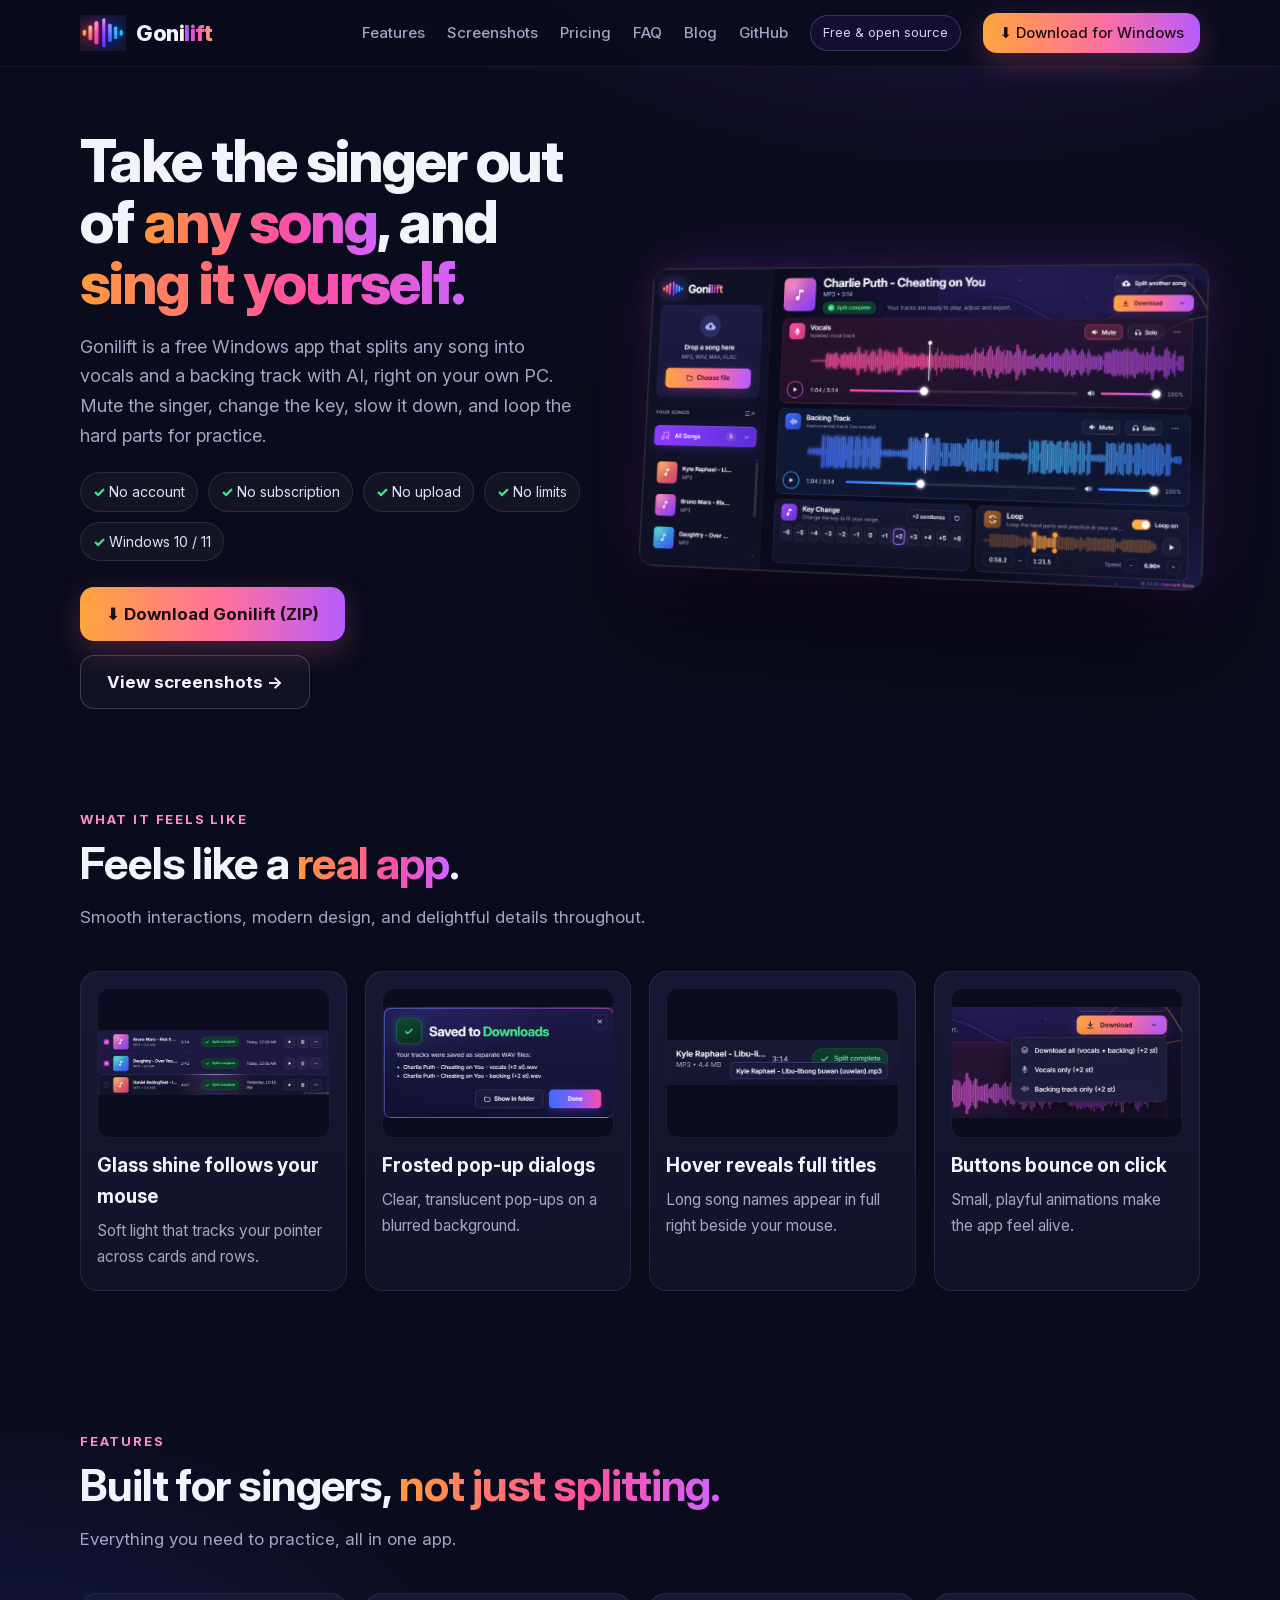
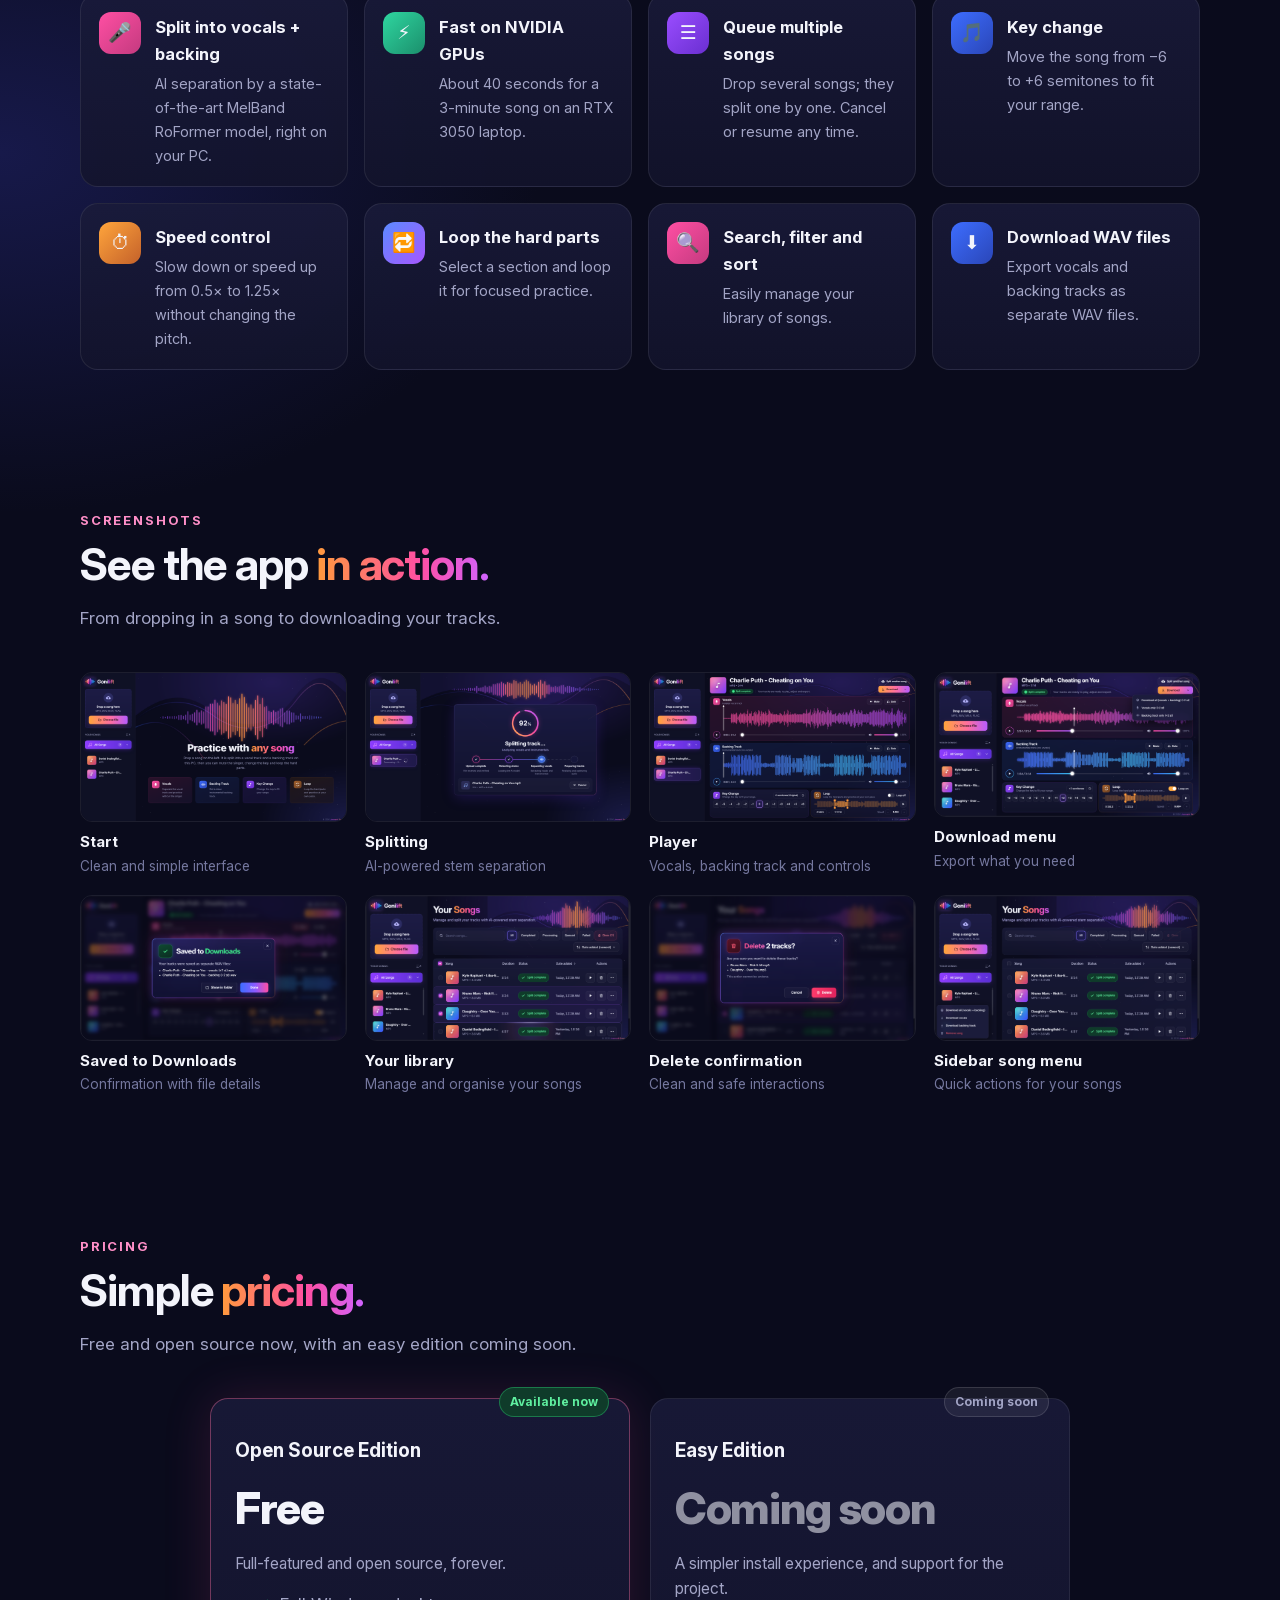
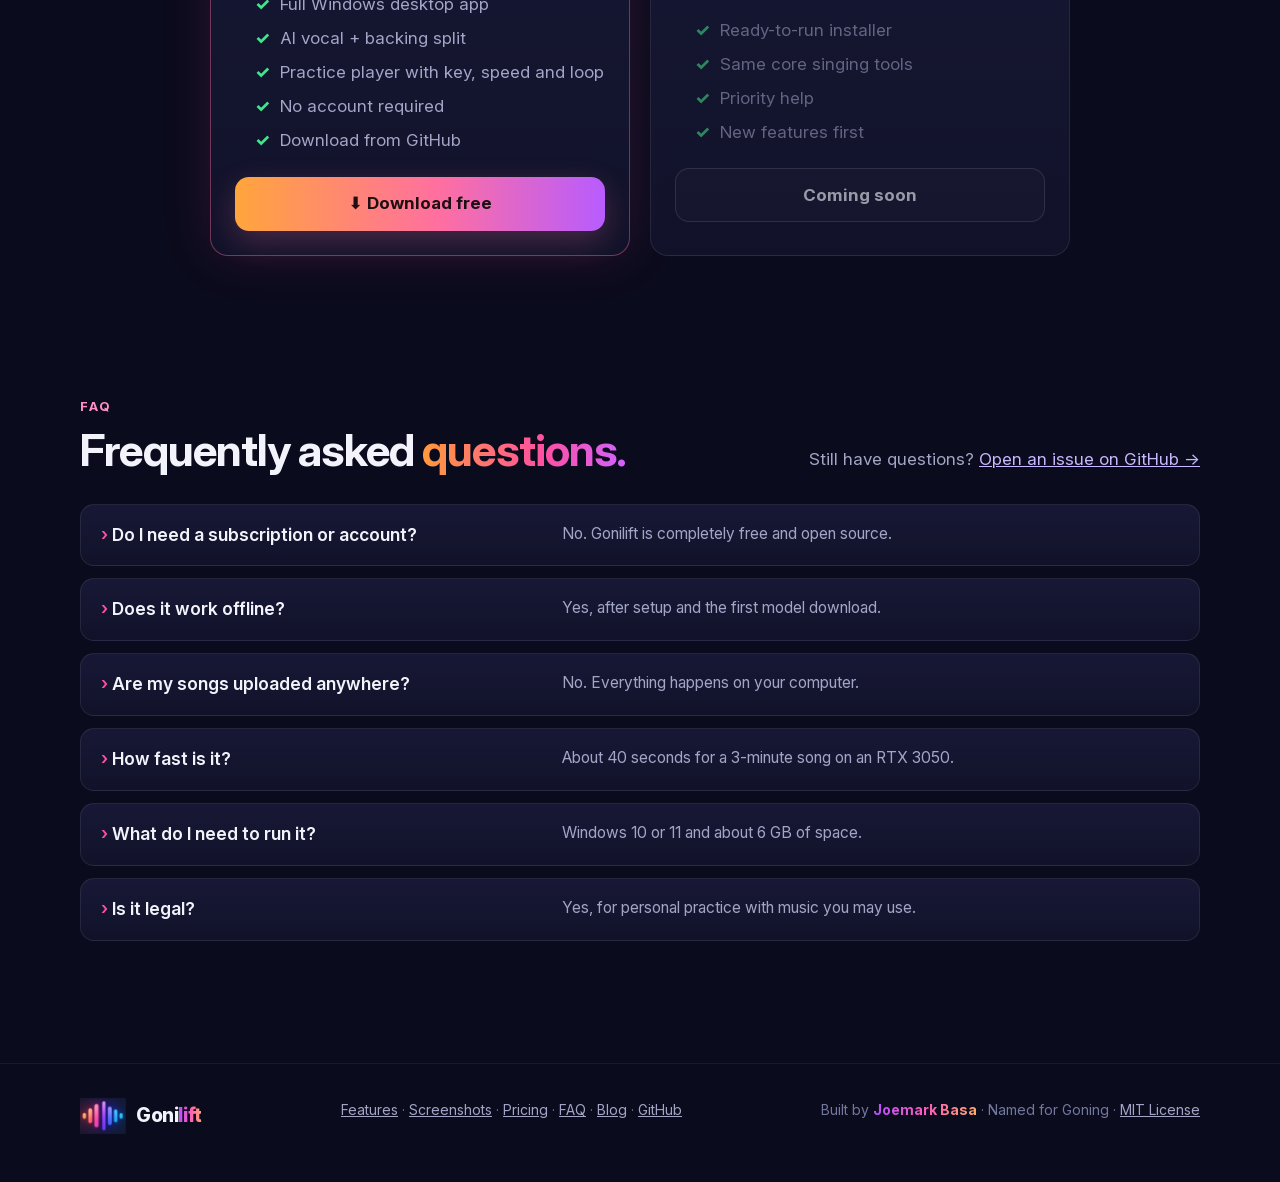
==== docs/index.html @ f44da6ab "Gonilift 1.0: split any song into vocals and backing for singing practice A free Windows desktop app" ====
<!doctype html>
<html lang="en">
<head>
<meta charset="utf-8">
<meta name="viewport" content="width=device-width, initial-scale=1">
<title>Gonilift: Free AI Vocal Remover for Windows (Offline, No Upload)</title>
<meta name="description" content="Remove vocals from any song on your own Windows PC. Gonilift splits songs into a vocal track and a karaoke backing track with AI, then helps you practice: change key, slow down, loop. Free, offline, no account.">
<link rel="canonical" href="https://markbasa96.github.io/gonilift/">
<link rel="icon" type="image/png" href="assets/favicon.png">
<meta property="og:type" content="website">
<meta property="og:title" content="Gonilift: take the singer out of any song, and sing it yourself">
<meta property="og:description" content="Free AI vocal remover for Windows. Karaoke tracks, key change, slow-down and loop. Offline, no upload, no subscription.">
<meta property="og:url" content="https://markbasa96.github.io/gonilift/">
<meta property="og:image" content="https://markbasa96.github.io/gonilift/screenshots/player-practice.png">
<meta name="twitter:card" content="summary_large_image">
<link rel="stylesheet" href="assets/site.css">
<script type="application/ld+json">
{
  "@context": "https://schema.org",
  "@type": "SoftwareApplication",
  "name": "Gonilift",
  "applicationCategory": "MultimediaApplication",
  "operatingSystem": "Windows 10, Windows 11",
  "description": "Free AI vocal remover for Windows that splits any song into vocals and a backing track for singing practice, with key change, slow-down and loop. Works offline.",
  "url": "https://markbasa96.github.io/gonilift/",
  "downloadUrl": "https://github.com/MarkBasa96/gonilift/archive/refs/heads/main.zip",
  "screenshot": "https://markbasa96.github.io/gonilift/screenshots/player-practice.png",
  "license": "https://opensource.org/licenses/MIT",
  "author": { "@type": "Person", "name": "Joemark Basa" },
  "offers": { "@type": "Offer", "price": "0", "priceCurrency": "USD" }
}
</script>
</head>
<body>
<nav><div class="wrap">
  <a class="brand" href="./"><img src="assets/mark.png" alt=""><span>Goni<span class="lift">lift</span></span></a>
  <div class="links"><a href="#features">Features</a><a href="#screens">Screenshots</a><a href="#pricing">Pricing</a><a href="#faq">FAQ</a><a href="blog/">Blog</a><a href="https://github.com/MarkBasa96/gonilift">GitHub</a>
    <span class="pill-free">Free &amp; open source</span>
    <a class="btn primary" href="https://github.com/MarkBasa96/gonilift/archive/refs/heads/main.zip">⬇ Download for Windows</a></div>
</div></nav>

<header class="hero2"><div class="wrap hero2-grid">
  <div>
    <h1>Take the singer out of <span class="grad">any song</span>, and <span class="grad">sing it yourself.</span></h1>
    <p class="lede2">Gonilift is a free Windows app that splits any song into vocals and a backing track with AI, right on your own PC. Mute the singer, change the key, slow it down, and loop the hard parts for practice.</p>
    <div class="chips">
      <span>✓ No account</span><span>✓ No subscription</span><span>✓ No upload</span><span>✓ No limits</span><span>✓ Windows 10 / 11</span>
    </div>
    <div class="cta left">
      <a class="btn primary" href="https://github.com/MarkBasa96/gonilift/archive/refs/heads/main.zip">⬇ Download Gonilift (ZIP)</a>
      <a class="btn ghost" href="#screens">View screenshots →</a>
    </div>
  </div>
  <div class="tilt"><img src="screenshots/player-practice.png" alt="Gonilift player with the vocals muted for karaoke, the key moved up two semitones, speed at 0.9x and a loop around the chorus" width="1424" height="771"></div>
</div></header>

<section><div class="wrap">
  <p class="eyebrow">What it feels like</p>
  <h2 class="left">Feels like a <span class="grad">real app</span>.</h2>
  <p class="sub left">Smooth interactions, modern design, and delightful details throughout.</p>
  <div class="feel">
    <div class="card"><div class="feel-img"><img src="assets/feel-shine.png?v=2" alt="A glass light on a song row" loading="lazy"></div><h3>Glass shine follows your mouse</h3><p>Soft light that tracks your pointer across cards and rows.</p></div>
    <div class="card"><div class="feel-img"><img src="assets/feel-popup.png?v=2" alt="Frosted Saved to Downloads pop-up" loading="lazy"></div><h3>Frosted pop-up dialogs</h3><p>Clear, translucent pop-ups on a blurred background.</p></div>
    <div class="card"><div class="feel-img"><img src="assets/feel-title.png?v=2" alt="A note showing a full song title" loading="lazy"></div><h3>Hover reveals full titles</h3><p>Long song names appear in full right beside your mouse.</p></div>
    <div class="card"><div class="feel-img"><img src="assets/feel-download.png?v=2" alt="Download button and menu" loading="lazy"></div><h3>Buttons bounce on click</h3><p>Small, playful animations make the app feel alive.</p></div>
  </div>
</div></section>

<section id="features"><div class="wrap">
  <p class="eyebrow">Features</p>
  <h2 class="left">Built for singers, <span class="grad">not just splitting.</span></h2>
  <p class="sub left">Everything you need to practice, all in one app.</p>
  <div class="feat8">
    <div class="card"><div class="ic i1">🎤</div><div><h3>Split into vocals + backing</h3><p>AI separation by a state-of-the-art MelBand RoFormer model, right on your PC.</p></div></div>
    <div class="card"><div class="ic i5">⚡</div><div><h3>Fast on NVIDIA GPUs</h3><p>About 40 seconds for a 3-minute song on an RTX 3050 laptop.</p></div></div>
    <div class="card"><div class="ic i3">☰</div><div><h3>Queue multiple songs</h3><p>Drop several songs; they split one by one. Cancel or resume any time.</p></div></div>
    <div class="card"><div class="ic i2">🎵</div><div><h3>Key change</h3><p>Move the song from −6 to +6 semitones to fit your range.</p></div></div>
    <div class="card"><div class="ic i4">⏱</div><div><h3>Speed control</h3><p>Slow down or speed up from 0.5× to 1.25× without changing the pitch.</p></div></div>
    <div class="card"><div class="ic i6">🔁</div><div><h3>Loop the hard parts</h3><p>Select a section and loop it for focused practice.</p></div></div>
    <div class="card"><div class="ic i1">🔍</div><div><h3>Search, filter and sort</h3><p>Easily manage your library of songs.</p></div></div>
    <div class="card"><div class="ic i2">⬇</div><div><h3>Download WAV files</h3><p>Export vocals and backing tracks as separate WAV files.</p></div></div>
  </div>
</div></section>

<section id="screens"><div class="wrap">
  <p class="eyebrow">Screenshots</p>
  <h2 class="left">See the app <span class="grad">in action.</span></h2>
  <p class="sub left">From dropping in a song to downloading your tracks.</p>
  <div class="shots8">
    <figure><img src="screenshots/home.png" alt="Gonilift start screen" loading="lazy"><figcaption><b>Start</b>Clean and simple interface</figcaption></figure>
    <figure><img src="screenshots/splitting.png" alt="Splitting progress ring" loading="lazy"><figcaption><b>Splitting</b>AI-powered stem separation</figcaption></figure>
    <figure><img src="screenshots/player.png" alt="Player with vocal and backing waveforms" loading="lazy"><figcaption><b>Player</b>Vocals, backing track and controls</figcaption></figure>
    <figure><img src="screenshots/download-menu.png" alt="Download menu" loading="lazy"><figcaption><b>Download menu</b>Export what you need</figcaption></figure>
    <figure><img src="screenshots/saved.png" alt="Saved to Downloads pop-up" loading="lazy"><figcaption><b>Saved to Downloads</b>Confirmation with file details</figcaption></figure>
    <figure><img src="screenshots/library-select.png" alt="Song library" loading="lazy"><figcaption><b>Your library</b>Manage and organise your songs</figcaption></figure>
    <figure><img src="screenshots/delete-confirm.png" alt="Delete confirmation pop-up" loading="lazy"><figcaption><b>Delete confirmation</b>Clean and safe interactions</figcaption></figure>
    <figure><img src="screenshots/sidebar-menu.png" alt="Sidebar song menu" loading="lazy"><figcaption><b>Sidebar song menu</b>Quick actions for your songs</figcaption></figure>
  </div>
</div></section>

<section id="pricing"><div class="wrap">
  <p class="eyebrow">Pricing</p>
  <h2 class="left">Simple <span class="grad">pricing.</span></h2>
  <p class="sub left">Free and open source now, with an easy edition coming soon.</p>
  <div class="plans">
    <div class="card plan best"><span class="tag ok">Available now</span><h3>Open Source Edition</h3><div class="price">Free</div>
      <p class="muted">Full-featured and open source, forever.</p>
      <ul class="ticks"><li>Full Windows desktop app</li><li>AI vocal + backing split</li><li>Practice player with key, speed and loop</li><li>No account required</li><li>Download from GitHub</li></ul>
      <a class="btn primary" href="https://github.com/MarkBasa96/gonilift/archive/refs/heads/main.zip">⬇ Download free</a></div>
    <div class="card plan"><span class="tag soon">Coming soon</span><h3>Easy Edition</h3><div class="price dim">Coming soon</div>
      <p class="muted">A simpler install experience, and support for the project.</p>
      <ul class="ticks dim"><li>Ready-to-run installer</li><li>Same core singing tools</li><li>Priority help</li><li>New features first</li></ul>
      <span class="btn ghost" aria-disabled="true">Coming soon</span></div>
  </div>
</div></section>

<section id="faq"><div class="wrap">
  <div class="faq-head"><div><p class="eyebrow">FAQ</p><h2 class="left">Frequently asked <span class="grad">questions.</span></h2></div>
    <p class="muted">Still have questions? <a href="https://github.com/MarkBasa96/gonilift/issues">Open an issue on GitHub →</a></p></div>
  <details class="row"><summary><span>Do I need a subscription or account?</span><em>No. Gonilift is completely free and open source.</em></summary><p>The AI is an open-source model that runs on your own computer, not an online service. There is nothing to pay, no sign-up and no API key.</p></details>
  <details class="row"><summary><span>Does it work offline?</span><em>Yes, after setup and the first model download.</em></summary><p>You need internet once to install and once for the first split (the AI model, about 900 MB). After that it works with no internet at all; we tested it with every outside connection blocked.</p></details>
  <details class="row"><summary><span>Are my songs uploaded anywhere?</span><em>No. Everything happens on your computer.</em></summary><p>Gonilift only listens on your own PC and sends nothing anywhere. Your files never leave your computer.</p></details>
  <details class="row"><summary><span>How fast is it?</span><em>About 40 seconds for a 3-minute song on an RTX 3050.</em></summary><p>With an NVIDIA graphics card it is fast. Without one it runs on the processor and takes several minutes per song.</p></details>
  <details class="row"><summary><span>What do I need to run it?</span><em>Windows 10 or 11 and about 6 GB of space.</em></summary><p>An NVIDIA graphics card makes it much faster but isn't required. Closing the app stops everything; nothing runs in the background.</p></details>
  <details class="row"><summary><span>Is it legal?</span><em>Yes, for personal practice with music you may use.</em></summary><p>Splitting a song doesn't give you rights to it, so please don't publish tracks made from songs you don't own.</p></details>
</div></section>

<footer><div class="wrap">
  <a class="brand" href="./"><img src="assets/mark.png" alt=""><span>Goni<span class="lift">lift</span></span></a>
  <span><a href="#features">Features</a> · <a href="#screens">Screenshots</a> · <a href="#pricing">Pricing</a> · <a href="#faq">FAQ</a> · <a href="blog/">Blog</a> · <a href="https://github.com/MarkBasa96/gonilift">GitHub</a></span>
  <span>Built by <b>Joemark Basa</b> · Named for Goning · <a href="https://github.com/MarkBasa96/gonilift/blob/main/LICENSE">MIT License</a></span>
</div></footer>
</body>
</html>
---- docs/assets/site.css ----
/* Gonilift website: same look as the app (dark navy, glass cards, gradient accents). */
@font-face { font-family: Inter; src: url("InterVariable.woff2") format("woff2"); font-weight: 100 900; font-display: swap; }
:root {
  --bg: #0a0b1c; --text: #f3f4fb; --muted: #a3a5c6; --dim: #74779e;
  --orange: #ff9a3c; --pink: #ff4fa3; --purple: #a656ff; --blue: #4d8bff; --green: #3ee88a;
  --grad: linear-gradient(90deg, #ffa53c, #ff6fa0 55%, #b75cff);
  --card: linear-gradient(180deg, #1a1b3ad9, #13142cd9);
}
* { box-sizing: border-box; }
html { scroll-behavior: smooth; scrollbar-color: #ffffff26 #0a0b1c; }
body {
  margin: 0; color: var(--text); font: 17px/1.65 Inter, system-ui, sans-serif;
  background: radial-gradient(1100px 700px at 75% -5%, #261a55 0%, transparent 60%),
              radial-gradient(900px 600px at 0% 40%, #17194a 0%, transparent 60%), var(--bg);
}
a { color: #c7b8ff; }
img { max-width: 100%; height: auto; display: block; }
.wrap { width: min(1120px, 100% - 32px); margin: 0 auto; }
.narrow { width: min(760px, 100% - 32px); margin: 0 auto; }

/* nav */
nav { position: sticky; top: 0; z-index: 10; backdrop-filter: blur(14px); background: #0a0b1cc7; border-bottom: 1px solid #ffffff10; }
nav .wrap { display: flex; align-items: center; gap: 24px; height: 66px; }
.brand { display: flex; align-items: center; gap: 10px; font-weight: 800; font-size: 22px; letter-spacing: -.02em; color: var(--text); text-decoration: none; }
.brand img { width: 46px; height: 36px; object-fit: cover; mix-blend-mode: screen; }
.brand .lift { background: linear-gradient(90deg, #b44dff, #ff5fb4 55%, #ffab6b); -webkit-background-clip: text; background-clip: text; color: transparent; }
nav .links { margin-left: auto; display: flex; gap: 22px; align-items: center; }
nav .links a { color: var(--muted); text-decoration: none; font-size: 15px; font-weight: 500; }
nav .links a:hover { color: var(--text); }

/* buttons */
.btn { display: inline-flex; align-items: center; justify-content: center; gap: 10px; height: 54px; padding: 0 26px; border-radius: 14px; font-weight: 700; font-size: 17px; text-decoration: none; transition: transform .15s, filter .15s; }
.btn:hover { transform: translateY(-2px); filter: brightness(1.08); }
.btn.primary { background: var(--grad); color: #1d0f12; box-shadow: 0 10px 30px #ff6fa03d; }
.btn.ghost { border: 1px solid #ffffff2e; color: var(--text); background: #ffffff08; }
.btn small { font-weight: 500; opacity: .8; }
nav .btn { height: 40px; padding: 0 16px; font-size: 14px; }

/* hero */
.hero { text-align: center; padding: 72px 0 40px; }
.badge { display: inline-flex; gap: 8px; align-items: center; padding: 6px 14px; border-radius: 99px; border: 1px solid #b48bff55; background: #7b3dff1a; color: #d9ccff; font-size: 14px; font-weight: 500; }
h1 { font-size: clamp(38px, 6vw, 68px); line-height: 1.05; letter-spacing: -.035em; margin: 20px 0 18px; font-weight: 800; }
.grad { background: linear-gradient(90deg, var(--orange), var(--pink) 60%, #d063ff); -webkit-background-clip: text; background-clip: text; color: transparent; }
.lede { font-size: clamp(18px, 2vw, 21px); color: var(--muted); max-width: 720px; margin: 0 auto 30px; }
.cta { display: flex; gap: 14px; justify-content: center; flex-wrap: wrap; }
.fine { color: var(--dim); font-size: 14px; margin-top: 14px; }
.shot { margin: 46px auto 0; border-radius: 18px; overflow: hidden; border: 1px solid #ffffff1a; box-shadow: 0 30px 90px #000a, 0 0 60px #7b3dff2e; }

/* sections */
section { padding: 70px 0; }
h2 { font-size: clamp(30px, 3.6vw, 44px); letter-spacing: -.025em; line-height: 1.15; margin: 0 0 14px; text-align: center; }
.sub { color: var(--muted); text-align: center; max-width: 680px; margin: 0 auto 40px; }
.grid { display: grid; gap: 20px; grid-template-columns: repeat(auto-fit, minmax(260px, 1fr)); }
.card { background: var(--card); border: 1px solid #ffffff14; border-radius: 18px; padding: 24px; }
.card h3 { margin: 12px 0 6px; font-size: 19px; }
.card p { margin: 0; color: var(--muted); font-size: 15.5px; }
.ic { width: 46px; height: 46px; border-radius: 12px; display: grid; place-items: center; font-size: 22px; }
.i1 { background: linear-gradient(135deg, #ff4fa3, #c43a7f); } .i2 { background: linear-gradient(135deg, #3d6dff, #2a46b8); }
.i3 { background: linear-gradient(135deg, #9a4dff, #6a2fd1); } .i4 { background: linear-gradient(135deg, #ffa53c, #c4612a); }
.i5 { background: linear-gradient(135deg, #2fd6a0, #1b8f6c); } .i6 { background: linear-gradient(135deg, #5b8bff, #a656ff); }
.gallery { display: grid; gap: 18px; grid-template-columns: repeat(auto-fit, minmax(320px, 1fr)); }
.gallery figure { margin: 0; }
.gallery img { border-radius: 14px; border: 1px solid #ffffff14; }
.gallery figcaption { color: var(--dim); font-size: 14px; margin-top: 8px; text-align: center; }

/* pricing */
.plans { display: grid; gap: 20px; grid-template-columns: repeat(auto-fit, minmax(300px, 1fr)); max-width: 860px; margin: 0 auto; }
.plan { position: relative; }
.plan.best { border-color: #ff6fa066; box-shadow: 0 0 50px #ff4fa324; }
.price { font-size: 44px; font-weight: 800; letter-spacing: -.03em; margin: 6px 0; }
.price small { font-size: 16px; color: var(--muted); font-weight: 500; }
.plan ul { padding-left: 20px; color: var(--muted); margin: 14px 0 22px; }
.plan li { margin: 6px 0; }
.plan .btn { width: 100%; }
.tag { position: absolute; top: -12px; right: 20px; background: var(--grad); color: #1d0f12; font-weight: 700; font-size: 12px; padding: 4px 10px; border-radius: 99px; }

/* faq + article */
details { background: var(--card); border: 1px solid #ffffff14; border-radius: 14px; padding: 16px 20px; margin: 12px 0; }
summary { cursor: pointer; font-weight: 600; font-size: 17.5px; }
details p { color: var(--muted); margin: 12px 0 4px; }
article h1 { font-size: clamp(32px, 4.6vw, 48px); text-align: left; }
article h2 { text-align: left; font-size: 28px; margin-top: 42px; }
article h3 { font-size: 21px; margin-top: 28px; }
article p, article li { color: #d6d7ee; }
article img { border-radius: 14px; border: 1px solid #ffffff14; margin: 22px 0; }
.meta { color: var(--dim); font-size: 15px; }
table { width: 100%; border-collapse: collapse; margin: 22px 0; font-size: 15.5px; }
th, td { padding: 11px 14px; border-bottom: 1px solid #ffffff14; vertical-align: top; }
th { color: var(--text); background: #ffffff08; }
td { color: #d6d7ee; }
code { background: #ffffff12; padding: 2px 6px; border-radius: 6px; font-size: .92em; }
.callout { border-left: 3px solid var(--pink); background: #ff4fa310; padding: 14px 18px; border-radius: 0 12px 12px 0; margin: 24px 0; }
.posts { display: grid; gap: 18px; }
.posts a { text-decoration: none; color: inherit; }
.posts .card:hover { border-color: #8f7bff55; }
.posts h3 { margin: 0 0 6px; color: var(--text); }
footer { border-top: 1px solid #ffffff10; padding: 34px 0 48px; color: var(--dim); font-size: 14px; margin-top: 40px; }
footer .wrap { display: flex; gap: 18px; flex-wrap: wrap; justify-content: space-between; }
footer a { color: var(--muted); }
footer b { background: linear-gradient(90deg, #b44dff, #ff5fb4 55%, #ffab6b); -webkit-background-clip: text; background-clip: text; color: transparent; }
/* ---- home page (Joe's mockup) ---- */
.pill-free { font-size: 13px; color: #d9ccff; border: 1px solid #b48bff44; background: #7b3dff14; padding: 6px 12px; border-radius: 99px; white-space: nowrap; }
.hero2 { padding: 64px 0 30px; overflow: hidden; }
.hero2-grid { display: grid; grid-template-columns: 1fr 1.15fr; gap: 44px; align-items: center; }
.hero2 h1 { text-align: left; font-size: clamp(36px, 4.6vw, 58px); margin: 0 0 18px; }
.lede2 { color: var(--muted); font-size: 18px; margin: 0 0 22px; }
.chips { display: flex; flex-wrap: wrap; gap: 10px; margin-bottom: 26px; }
.chips span { font-size: 14px; padding: 7px 12px; border-radius: 99px; background: #ffffff0a; border: 1px solid #ffffff1a; color: #dfe0f5; }
.chips span::first-letter { color: var(--green); font-weight: 800; }
.cta.left { justify-content: flex-start; }
.tilt { perspective: 1400px; }
.tilt img { border-radius: 16px; border: 1px solid #ffffff22; transform: rotateY(-14deg) rotateX(5deg) rotateZ(1deg); box-shadow: 0 40px 100px #000c, 0 0 80px #7b3dff40, 0 0 30px #ff4fa322; }
.eyebrow { text-transform: uppercase; letter-spacing: .14em; font-size: 13px; color: #ff8fc8; font-weight: 700; margin: 0 0 8px; }
h2.left, .sub.left { text-align: left; margin-left: 0; }
.feel { display: grid; grid-template-columns: repeat(4, minmax(0, 1fr)); gap: 18px; }
.feel .card { padding: 16px 16px 20px; }
.feel-img { height: 150px; border-radius: 12px; overflow: hidden; display: grid; place-items: center; background: #0b0c20; border: 1px solid #ffffff10; }
.feel-img img { max-height: 150px; width: auto; }
.feat8 { display: grid; grid-template-columns: repeat(4, minmax(0, 1fr)); gap: 16px; }
.feat8 .card { display: flex; gap: 14px; align-items: flex-start; padding: 18px; }
.feat8 .ic { flex: none; width: 42px; height: 42px; font-size: 19px; }
.feat8 h3 { margin: 2px 0 4px; font-size: 16.5px; }
.feat8 p { font-size: 14.5px; }
.shots8 { display: grid; grid-template-columns: repeat(4, minmax(0, 1fr)); gap: 18px; }
.shots8 figure { margin: 0; }
.shots8 img { border-radius: 12px; border: 1px solid #ffffff14; transition: transform .2s; }
.shots8 img:hover { transform: scale(1.03); }
.shots8 figcaption { color: var(--dim); font-size: 13.5px; margin-top: 8px; }
.shots8 figcaption b { display: block; color: var(--text); font-size: 15px; }
.muted { color: var(--muted); }
.price.dim, .ticks.dim { opacity: .55; }
.ticks { list-style: none; padding: 0; }
.ticks li::before { content: "✓"; color: var(--green); font-weight: 800; margin-right: 10px; }
.tag.ok { background: #0f3b2a; color: #5ff0a0; border: 1px solid #2fd67b66; }
.tag.soon { background: #ffffff10; color: var(--muted); border: 1px solid #ffffff22; }
span.btn.ghost { width: 100%; opacity: .6; cursor: default; }
.faq-head { display: flex; justify-content: space-between; align-items: flex-end; gap: 20px; flex-wrap: wrap; margin-bottom: 14px; }
details.row summary { display: grid; grid-template-columns: minmax(220px, 1fr) 1.4fr; gap: 20px; list-style: none; }
details.row summary::-webkit-details-marker { display: none; }
details.row summary span::before { content: "› "; color: var(--pink); }
details.row summary em { font-style: normal; color: var(--muted); font-weight: 400; font-size: 15.5px; }
footer .brand { font-size: 19px; }
@media (max-width: 1000px) {
  .hero2-grid { grid-template-columns: 1fr; } .tilt img { transform: none; }
  .feel, .feat8, .shots8 { grid-template-columns: repeat(2, minmax(0, 1fr)); }
  details.row summary { grid-template-columns: 1fr; gap: 4px; }
  nav .pill-free { display: none; }
}
@media (max-width: 560px) { .feel, .feat8, .shots8 { grid-template-columns: 1fr; } }
@media (max-width: 720px) { nav .links a:not(.btn) { display: none; } .hero { padding-top: 44px; } section { padding: 48px 0; } }
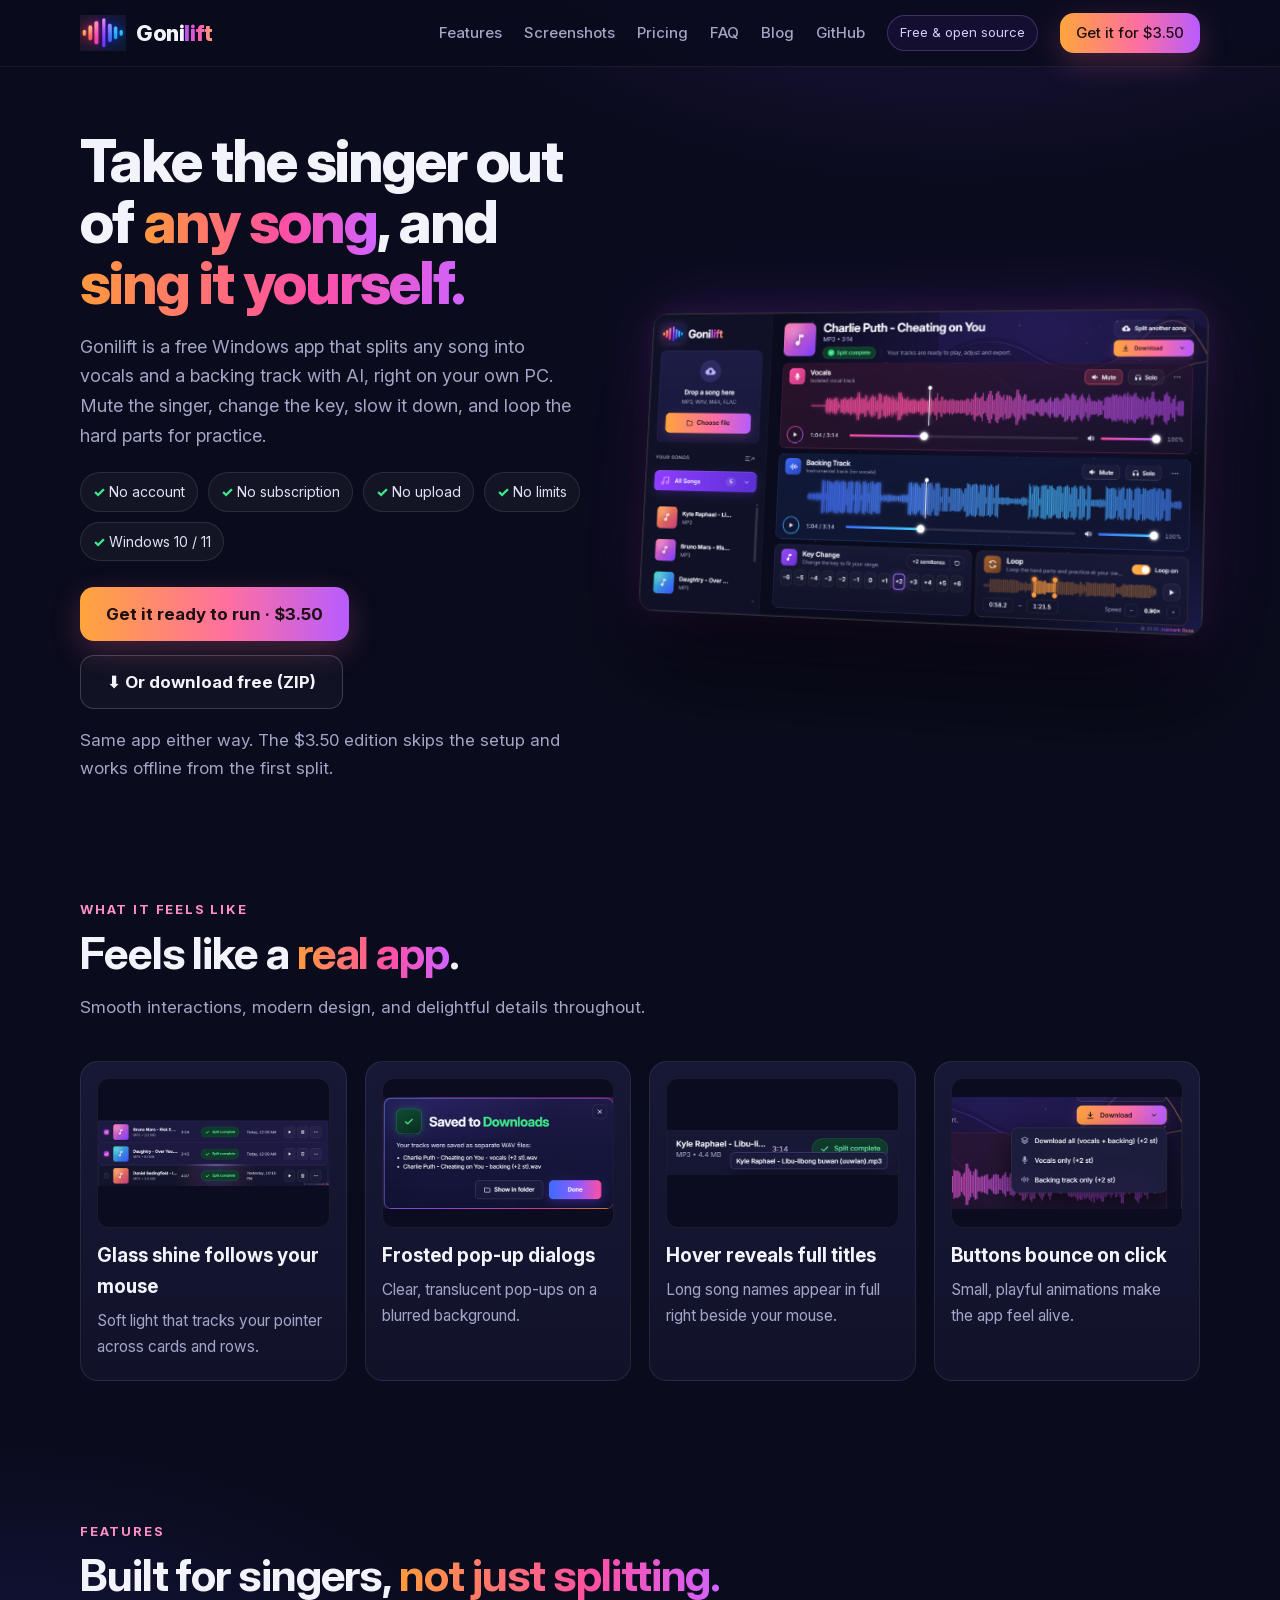
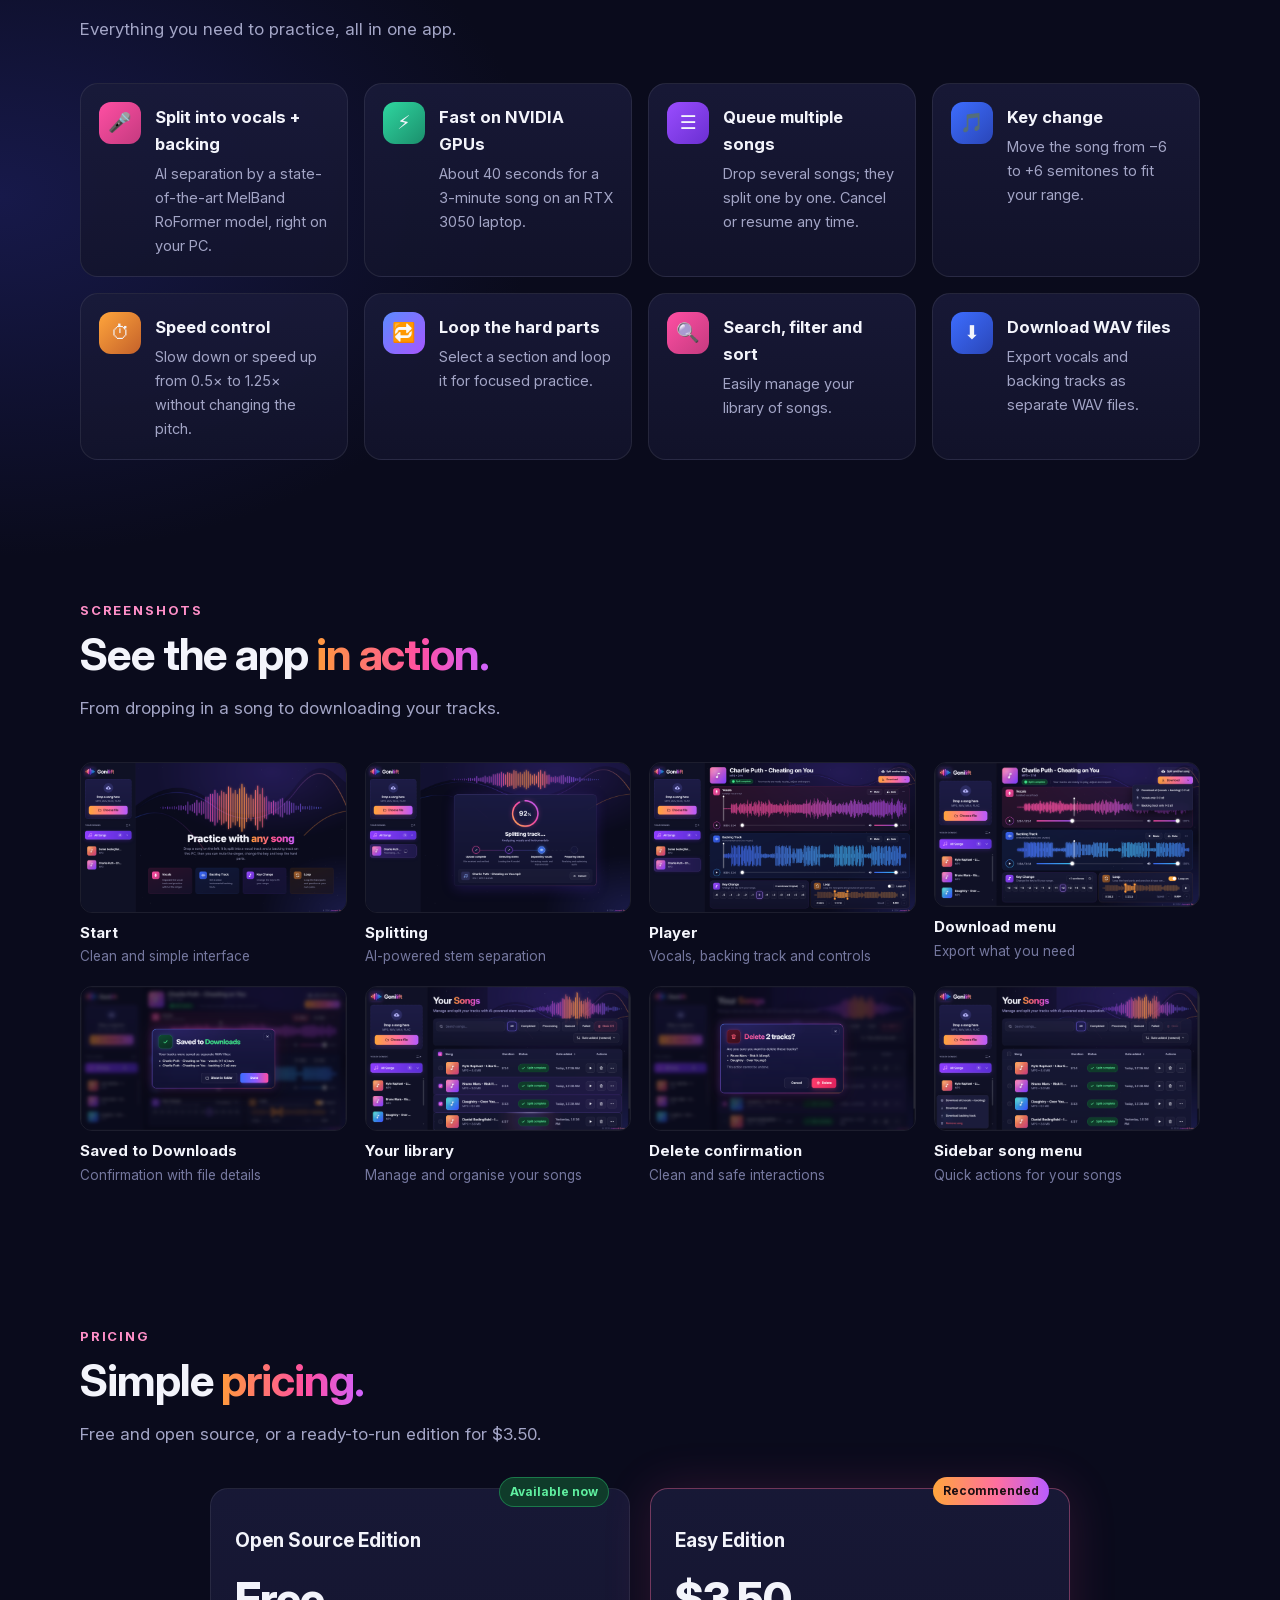
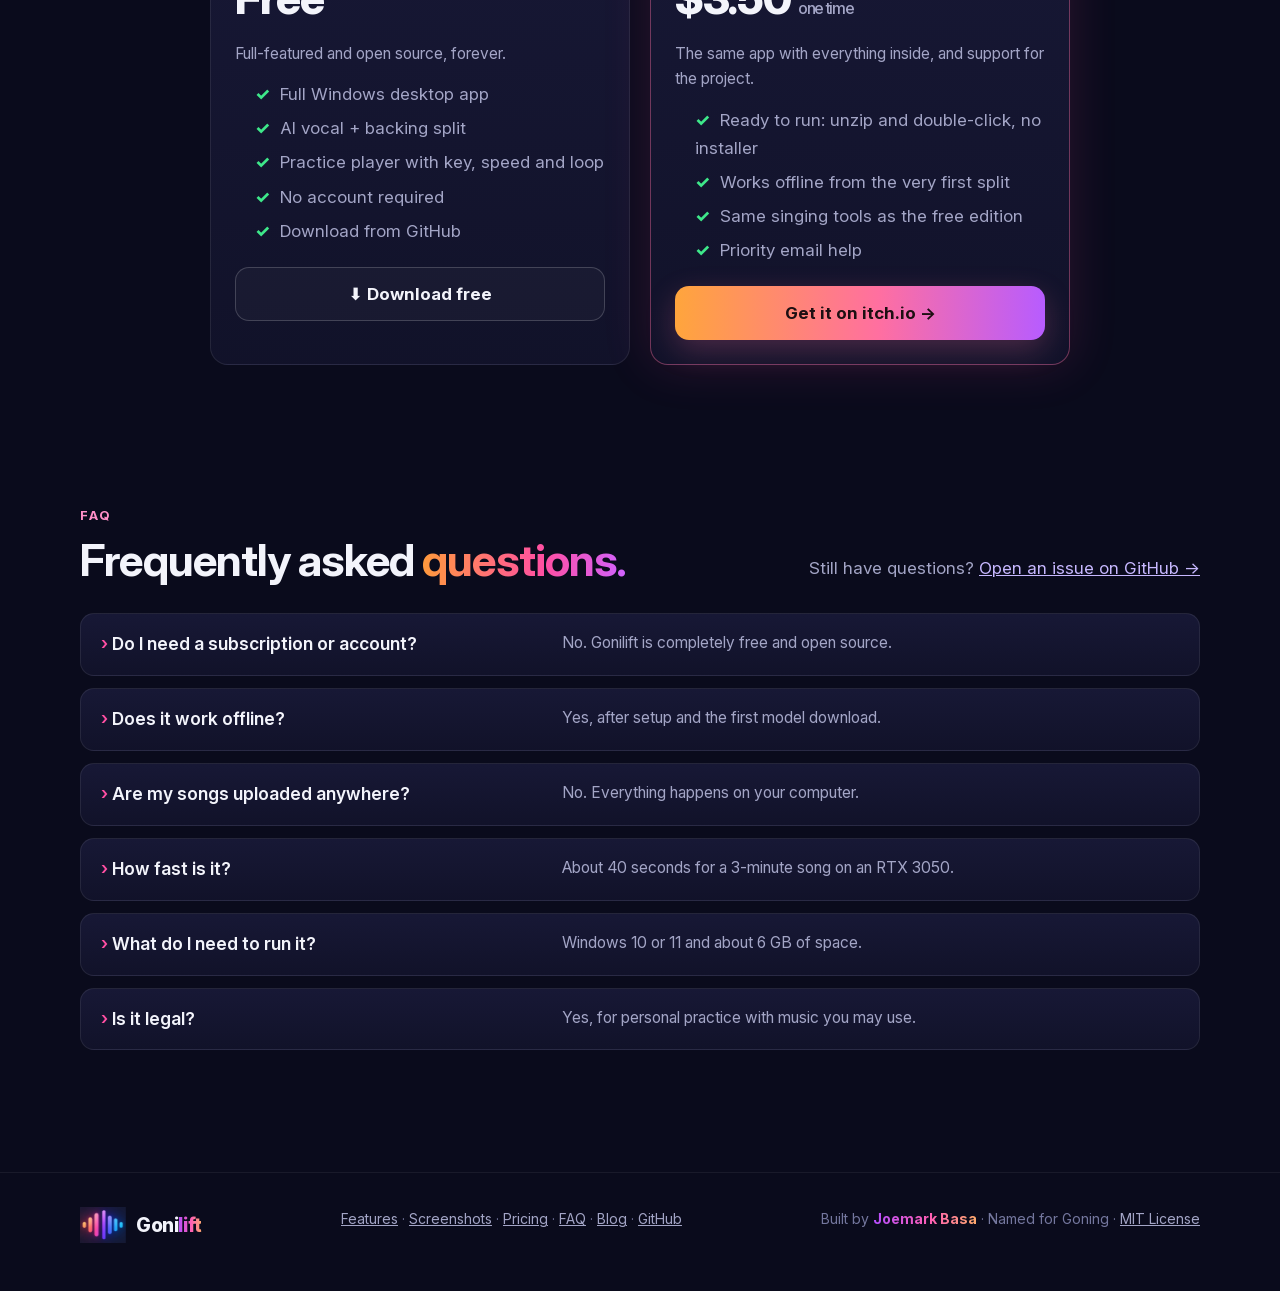
==== commit d382a4e7: "Easy Edition is on sale: lead with it on the site and README The ready-to-run edition is live on itc" ====
--- a/docs/index.html
+++ b/docs/index.html
@@ -27,7 +27,10 @@
   "screenshot": "https://markbasa96.github.io/gonilift/screenshots/player-practice.png",
   "license": "https://opensource.org/licenses/MIT",
   "author": { "@type": "Person", "name": "Joemark Basa" },
-  "offers": { "@type": "Offer", "price": "0", "priceCurrency": "USD" }
+  "offers": [
+    { "@type": "Offer", "name": "Open Source Edition", "price": "0", "priceCurrency": "USD" },
+    { "@type": "Offer", "name": "Easy Edition", "price": "3.50", "priceCurrency": "USD", "url": "https://markbasa.itch.io/gonilift" }
+  ]
 }
 </script>
 </head>
@@ -36,7 +39,7 @@
   <a class="brand" href="./"><img src="assets/mark.png" alt=""><span>Goni<span class="lift">lift</span></span></a>
   <div class="links"><a href="#features">Features</a><a href="#screens">Screenshots</a><a href="#pricing">Pricing</a><a href="#faq">FAQ</a><a href="blog/">Blog</a><a href="https://github.com/MarkBasa96/gonilift">GitHub</a>
     <span class="pill-free">Free &amp; open source</span>
-    <a class="btn primary" href="https://github.com/MarkBasa96/gonilift/archive/refs/heads/main.zip">⬇ Download for Windows</a></div>
+    <a class="btn primary" href="https://markbasa.itch.io/gonilift">Get it for $3.50</a></div>
 </div></nav>
 
 <header class="hero2"><div class="wrap hero2-grid">
@@ -47,9 +50,10 @@
       <span>✓ No account</span><span>✓ No subscription</span><span>✓ No upload</span><span>✓ No limits</span><span>✓ Windows 10 / 11</span>
     </div>
     <div class="cta left">
-      <a class="btn primary" href="https://github.com/MarkBasa96/gonilift/archive/refs/heads/main.zip">⬇ Download Gonilift (ZIP)</a>
-      <a class="btn ghost" href="#screens">View screenshots →</a>
+      <a class="btn primary" href="https://markbasa.itch.io/gonilift">Get it ready to run · $3.50</a>
+      <a class="btn ghost" href="https://github.com/MarkBasa96/gonilift/archive/refs/heads/main.zip">⬇ Or download free (ZIP)</a>
     </div>
+    <p class="muted">Same app either way. The $3.50 edition skips the setup and works offline from the first split.</p>
   </div>
   <div class="tilt"><img src="screenshots/player-practice.png" alt="Gonilift player with the vocals muted for karaoke, the key moved up two semitones, speed at 0.9x and a loop around the chorus" width="1424" height="771"></div>
 </div></header>
@@ -101,16 +105,16 @@
 <section id="pricing"><div class="wrap">
   <p class="eyebrow">Pricing</p>
   <h2 class="left">Simple <span class="grad">pricing.</span></h2>
-  <p class="sub left">Free and open source now, with an easy edition coming soon.</p>
+  <p class="sub left">Free and open source, or a ready-to-run edition for $3.50.</p>
   <div class="plans">
-    <div class="card plan best"><span class="tag ok">Available now</span><h3>Open Source Edition</h3><div class="price">Free</div>
+    <div class="card plan"><span class="tag ok">Available now</span><h3>Open Source Edition</h3><div class="price">Free</div>
       <p class="muted">Full-featured and open source, forever.</p>
       <ul class="ticks"><li>Full Windows desktop app</li><li>AI vocal + backing split</li><li>Practice player with key, speed and loop</li><li>No account required</li><li>Download from GitHub</li></ul>
-      <a class="btn primary" href="https://github.com/MarkBasa96/gonilift/archive/refs/heads/main.zip">⬇ Download free</a></div>
-    <div class="card plan"><span class="tag soon">Coming soon</span><h3>Easy Edition</h3><div class="price dim">Coming soon</div>
-      <p class="muted">A simpler install experience, and support for the project.</p>
-      <ul class="ticks dim"><li>Ready-to-run installer</li><li>Same core singing tools</li><li>Priority help</li><li>New features first</li></ul>
-      <span class="btn ghost" aria-disabled="true">Coming soon</span></div>
+      <a class="btn ghost" href="https://github.com/MarkBasa96/gonilift/archive/refs/heads/main.zip">⬇ Download free</a></div>
+    <div class="card plan best"><span class="tag">Recommended</span><h3>Easy Edition</h3><div class="price">$3.50 <small>one time</small></div>
+      <p class="muted">The same app with everything inside, and support for the project.</p>
+      <ul class="ticks"><li>Ready to run: unzip and double-click, no installer</li><li>Works offline from the very first split</li><li>Same singing tools as the free edition</li><li>Priority email help</li></ul>
+      <a class="btn primary" href="https://markbasa.itch.io/gonilift">Get it on itch.io →</a></div>
   </div>
 </div></section>
 
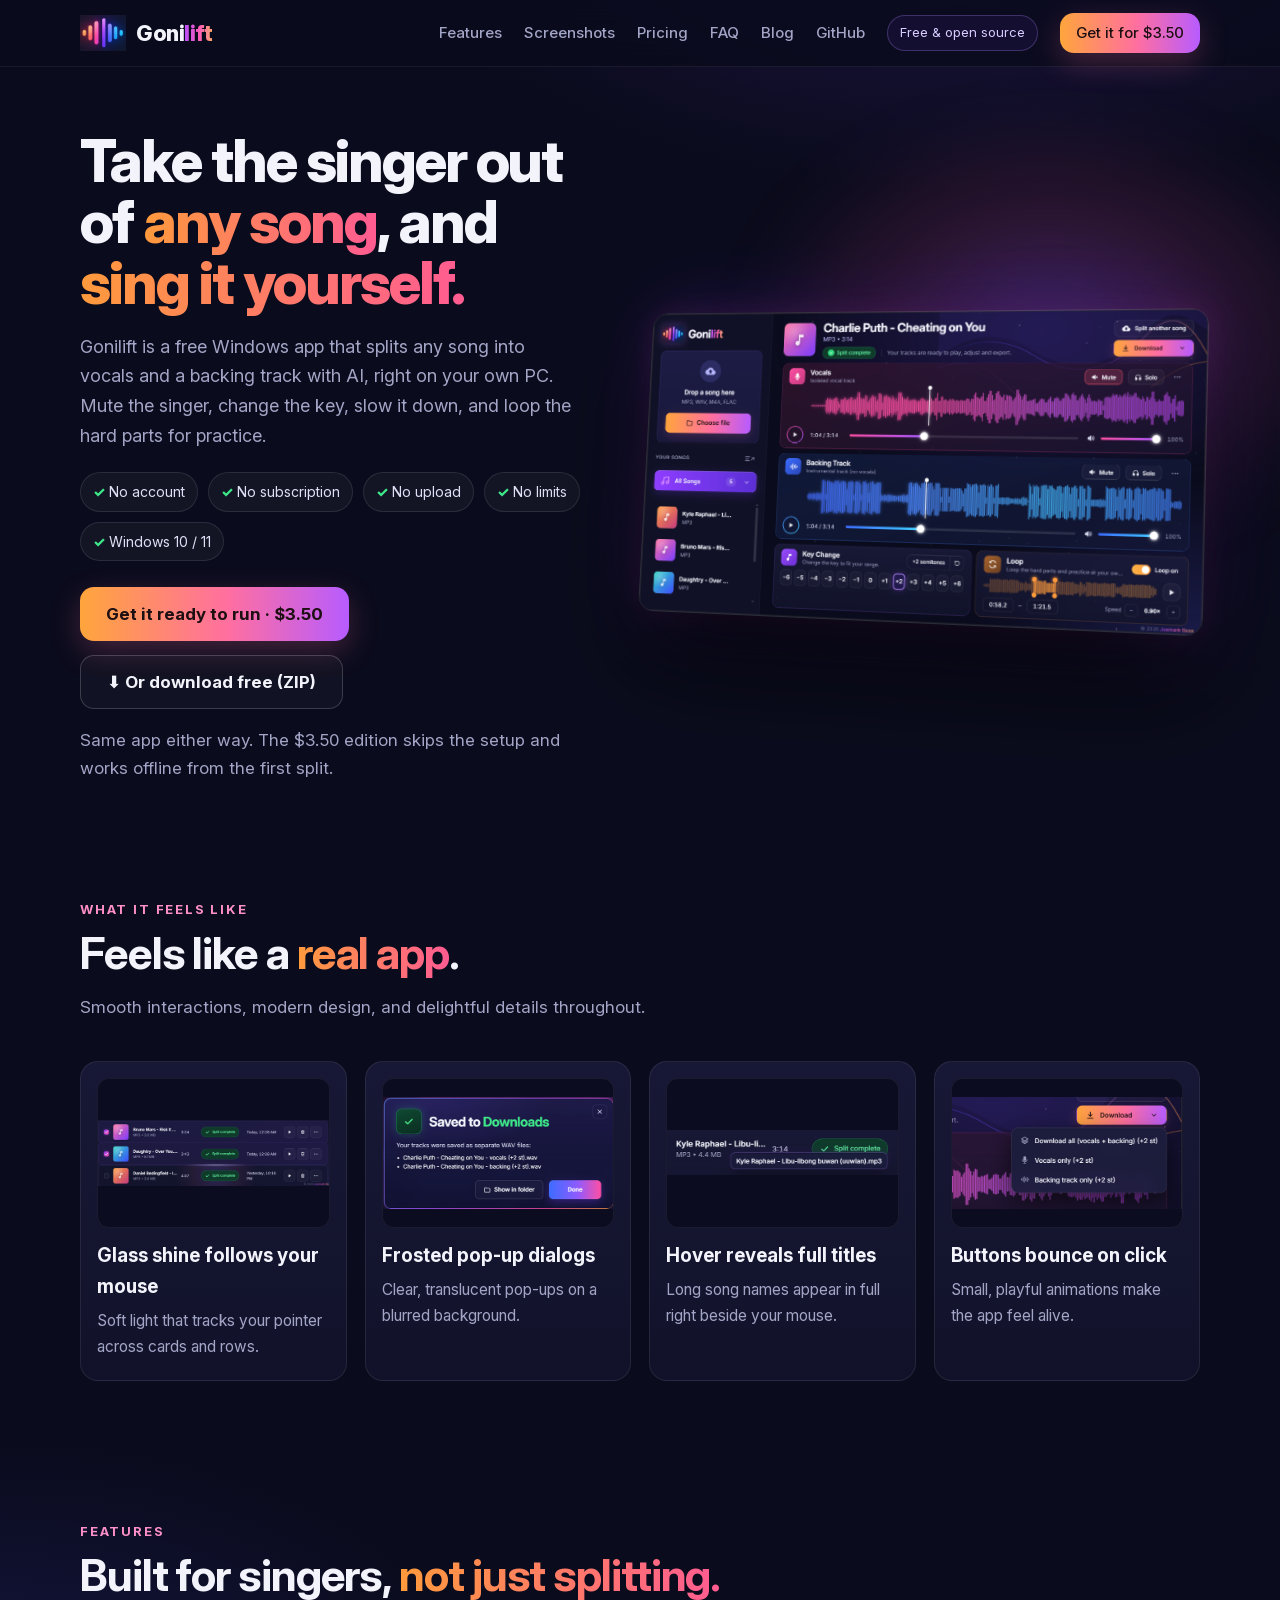
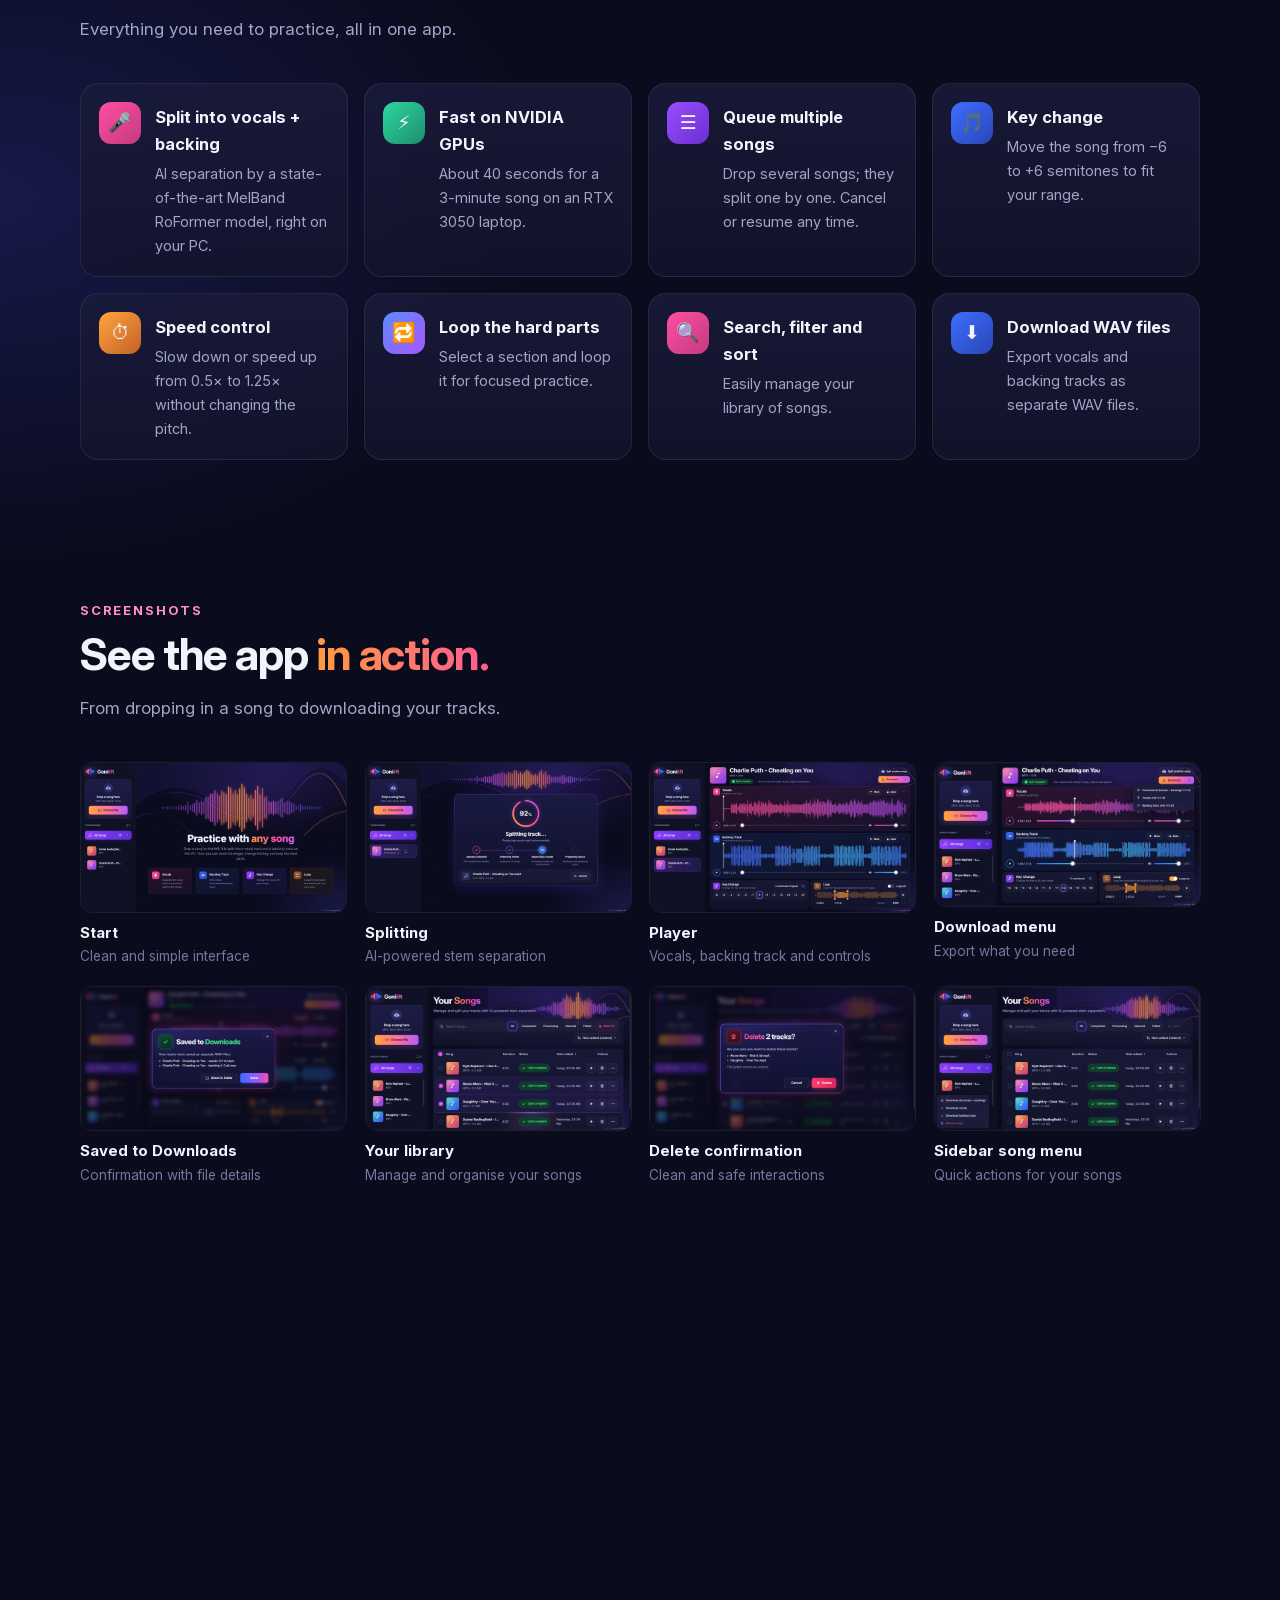
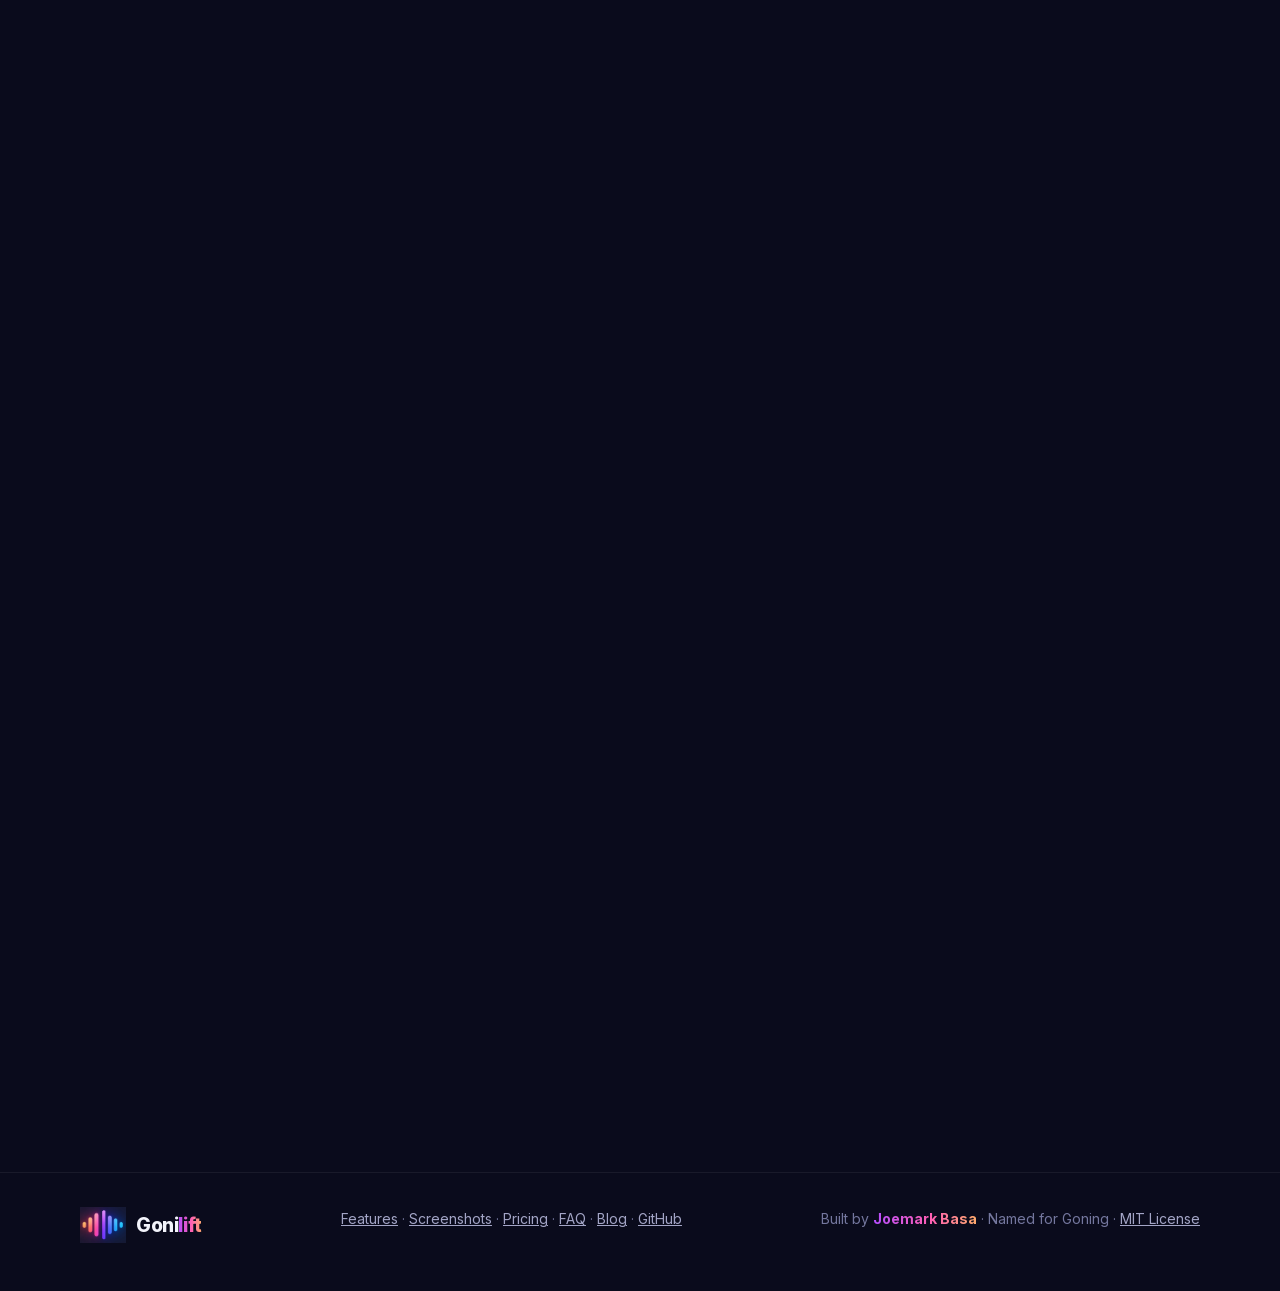
==== commit f4b0e344: "Website: scroll reveals, screenshot tilt and shine, cursor glow, lightbox Adds assets/motion.js (van" ====
--- a/docs/index.html
+++ b/docs/index.html
@@ -14,6 +14,7 @@
 <meta property="og:image" content="https://markbasa96.github.io/gonilift/screenshots/player-practice.png">
 <meta name="twitter:card" content="summary_large_image">
 <link rel="stylesheet" href="assets/site.css">
+<script src="assets/motion.js"></script>
 <script type="application/ld+json">
 {
   "@context": "https://schema.org",
--- a/docs/assets/site.css
+++ b/docs/assets/site.css
@@ -148,3 +148,129 @@
 }
 @media (max-width: 560px) { .feel, .feat8, .shots8 { grid-template-columns: 1fr; } }
 @media (max-width: 720px) { nav .links a:not(.btn) { display: none; } .hero { padding-top: 44px; } section { padding: 48px 0; } }
+
+/* ---- motion & interaction (assets/motion.js) ---- */
+html { scroll-padding-top: 84px; }
+nav { transition: background .3s, box-shadow .3s; }
+nav.scrolled { background: #0a0b1ceb; box-shadow: 0 12px 34px #00000059; }
+@supports (animation-timeline: scroll()) {
+  nav::after { content: ""; position: absolute; left: 0; right: 0; bottom: -1px; height: 2px; background: var(--grad);
+    transform-origin: 0 50%; transform: scaleX(0); animation: progress linear both; animation-timeline: scroll(root); }
+  @keyframes progress { to { transform: scaleX(1); } }
+}
+
+/* scroll reveal */
+.motion :is(section .eyebrow, section h2, section .sub, .faq-head > p, .feel .card, .feat8 .card, .shots8 figure, .plans .card, details.row, .posts .card, article > *) {
+  opacity: 0; translate: 0 26px;
+  transition: opacity .7s ease var(--d, 0s), translate .85s cubic-bezier(.2, .75, .25, 1) var(--d, 0s),
+              transform .35s cubic-bezier(.34, 1.56, .64, 1), border-color .3s, box-shadow .35s;
+}
+.motion :is(section .eyebrow, section h2, section .sub, .faq-head > p, .feel .card, .feat8 .card, .shots8 figure, .plans .card, details.row, .posts .card, article > *).in { opacity: 1; translate: none; }
+
+/* hero entrance, ambient light and slow floating screenshot */
+.hero2 { position: relative; isolation: isolate; }
+.hero2::before { content: ""; position: absolute; z-index: -1; width: 620px; height: 460px; right: -80px; top: 40px; border-radius: 50%;
+  background: radial-gradient(closest-side, #a656ff55, #ff4fa322 55%, transparent); filter: blur(30px); pointer-events: none; }
+.motion .hero2::before { animation: aura 10s ease-in-out infinite alternate; }
+@keyframes aura { from { transform: translate(0, 0) scale(1); opacity: .8; } to { transform: translate(-60px, 30px) scale(1.12); opacity: 1; } }
+.motion .hero2-grid > div:first-child > * { animation: rise .8s cubic-bezier(.2, .75, .25, 1) both; }
+.motion .hero2-grid > div:first-child > :nth-child(2) { animation-delay: .08s; }
+.motion .hero2-grid > div:first-child > :nth-child(3) { animation-delay: .16s; }
+.motion .hero2-grid > div:first-child > :nth-child(4) { animation-delay: .24s; }
+.motion .hero2-grid > div:first-child > :nth-child(5) { animation-delay: .32s; }
+.motion .hero2 .tilt { animation: shotIn 1.1s .2s cubic-bezier(.2, .75, .25, 1) both, float 7s 1.4s ease-in-out infinite; }
+@keyframes rise { from { opacity: 0; transform: translateY(22px); } }
+@keyframes shotIn { from { opacity: 0; transform: translate(40px, 20px) scale(.96); } }
+@keyframes float { 50% { transform: translateY(-10px); } }
+
+/* screenshot frames: tilt, mouse shine and a light sweep */
+.frame { position: relative; overflow: hidden; }
+.frame::before { content: ""; position: absolute; inset: 0; z-index: 2; pointer-events: none;
+  background: linear-gradient(105deg, transparent 38%, #ffffff2e 50%, transparent 62%); transform: translateX(-130%); }
+.frame::after { content: ""; position: absolute; inset: 0; z-index: 1; pointer-events: none; opacity: 0; transition: opacity .35s;
+  background: radial-gradient(380px circle at var(--mx, 50%) var(--my, 50%), #ffffff26, transparent 50%); }
+.frame:hover::after { opacity: 1; }
+.frame:hover::before { transform: translateX(130%); transition: transform 1s ease; }
+.tilt.ready img { transform: none; box-shadow: none; border: 0; border-radius: 0; }
+.tilt-card { border-radius: 16px; border: 1px solid #ffffff22;
+  transform: rotateY(calc(-14deg + var(--ry, 0deg))) rotateX(calc(5deg + var(--rx, 0deg))) rotateZ(1deg);
+  box-shadow: 0 40px 100px #000c, 0 0 80px #7b3dff40, 0 0 30px #ff4fa322;
+  transition: transform .6s cubic-bezier(.2, .75, .25, 1), box-shadow .5s; }
+.motion .tilt-card::before { animation: sweep 9s 1.6s ease-in-out infinite; }
+@keyframes sweep { 0% { transform: translateX(-130%); } 14%, 100% { transform: translateX(130%); } }
+.shots8 .frame { border-radius: 12px; border: 1px solid #ffffff14;
+  transform: perspective(900px) rotateX(var(--rx, 0deg)) rotateY(var(--ry, 0deg));
+  transition: transform .45s cubic-bezier(.2, .75, .25, 1), box-shadow .4s, border-color .3s; }
+.shots8 .frame img { border: 0; border-radius: 0; transition: transform .7s cubic-bezier(.2, .75, .25, 1); }
+.shots8 figcaption b { transition: color .3s; }
+@media (hover: hover) {
+  .tilt:hover .tilt-card { transform: rotateY(calc(-5deg + var(--ry, 0deg))) rotateX(calc(2deg + var(--rx, 0deg))) scale(1.02);
+    box-shadow: 0 46px 110px #000d, 0 0 110px #a656ff55, 0 0 46px #ff4fa338; transition-duration: .25s, .5s; }
+  .shots8 figure:hover .frame { border-color: #ff6fa055; box-shadow: 0 22px 50px #000a, 0 0 44px #a656ff3a; transition-duration: .2s, .4s, .3s; }
+  .shots8 figure:hover .frame img { transform: scale(1.06); }
+  .shots8 figure:hover figcaption b { color: #ffb3d6; }
+  .feel .card:hover .feel-img img { transform: scale(1.06); }
+}
+.feel-img img { transition: transform .7s cubic-bezier(.2, .75, .25, 1); }
+.post-shot { margin: 22px 0; border-radius: 14px; border: 1px solid #ffffff14; transition: border-color .3s, box-shadow .4s; }
+.post-shot img { margin: 0; border: 0; border-radius: 0; transition: transform .7s cubic-bezier(.2, .75, .25, 1); }
+@media (hover: hover) {
+  .post-shot:hover { border-color: #ff6fa055; box-shadow: 0 22px 50px #000a, 0 0 44px #a656ff3a; }
+  .post-shot:hover img { transform: scale(1.03); }
+}
+.zoomable { cursor: zoom-in; }
+.zoomable:focus-visible { outline: 2px solid #ff8fc8; outline-offset: 3px; }
+
+/* cursor glow on cards, rows and buttons (the app's glass shine) */
+.card, details { position: relative; isolation: isolate; }
+.card::before, details::before, .btn::before { content: ""; position: absolute; inset: 0; z-index: -1; border-radius: inherit; pointer-events: none;
+  opacity: 0; transition: opacity .35s; background: radial-gradient(340px circle at var(--mx, 50%) var(--my, 50%), #c7a8ff24, transparent 60%); }
+.card::after, details::after { content: ""; position: absolute; inset: 0; z-index: -1; border-radius: inherit; pointer-events: none;
+  padding: 1px; opacity: 0; transition: opacity .35s;
+  background: radial-gradient(240px circle at var(--mx, 50%) var(--my, 50%), #ff8fc8aa, #a656ff55 40%, transparent 70%);
+  -webkit-mask: linear-gradient(#000 0 0) content-box, linear-gradient(#000 0 0); -webkit-mask-composite: xor;
+  mask: linear-gradient(#000 0 0) content-box exclude, linear-gradient(#000 0 0); }
+.card:hover::before, .card:hover::after, details:hover::before, details:hover::after, .btn:hover::before { opacity: 1; }
+.btn::before { background: radial-gradient(140px circle at var(--mx, 50%) var(--my, 50%), #ffffff40, transparent 65%); }
+@media (hover: hover) { .motion .card:hover { transform: translateY(-4px); } }
+.feat8 .ic { transition: transform .45s cubic-bezier(.34, 1.56, .64, 1); }
+.feat8 .card:hover .ic { transform: scale(1.12) rotate(-7deg); }
+.chips span { transition: border-color .3s, background .3s, transform .3s cubic-bezier(.34, 1.56, .64, 1); }
+.chips span:hover { border-color: #ff8fc855; background: #ffffff12; transform: translateY(-2px); }
+
+/* buttons: shifting gradient, glow, bounce on press */
+.btn { position: relative; isolation: isolate; transition: transform .35s cubic-bezier(.34, 1.56, .64, 1), filter .2s, background-position .6s ease, box-shadow .3s, border-color .3s; }
+.btn.primary { background: linear-gradient(90deg, #ffa53c, #ff6fa0 27.5%, #b75cff 50%, #ff6fa0 75%, #ffa53c) 0 0 / 200% 100%; }
+.btn.primary:hover { background-position: 100% 0; box-shadow: 0 14px 40px #ff6fa066, 0 0 24px #b75cff44; }
+.btn.ghost:hover { border-color: #ffffff55; }
+.btn:active { transform: translateY(0) scale(.95); transition-duration: .08s; }
+
+/* animated gradient words */
+.motion .grad { background-size: 200% 100%; animation: gradShift 7s ease-in-out infinite alternate; }
+@keyframes gradShift { to { background-position: 100% 0; } }
+
+/* FAQ rows open smoothly */
+details.row summary span::before { content: "›"; display: inline-block; margin-right: .35em; transition: transform .3s cubic-bezier(.34, 1.56, .64, 1); }
+details.row[open] summary span::before { transform: rotate(90deg); }
+@supports (interpolate-size: allow-keywords) {
+  :root { interpolate-size: allow-keywords; }
+  details::details-content { block-size: 0; overflow: hidden; transition: block-size .35s ease, content-visibility .35s allow-discrete; }
+  details[open]::details-content { block-size: auto; }
+}
+
+/* lightbox */
+dialog.lb { padding: 0; border: 0; background: transparent; max-width: min(1200px, 94vw); max-height: 92vh; overflow: visible; cursor: zoom-out; outline: none; }
+dialog.lb img { max-height: 84vh; width: auto; margin: 0 auto; border-radius: 14px; border: 1px solid #ffffff22; box-shadow: 0 40px 120px #000, 0 0 80px #a656ff44; }
+dialog.lb p { margin: 12px 0 0; text-align: center; color: var(--muted); font-size: 14.5px; }
+dialog.lb p b { color: var(--text); margin-right: 8px; }
+dialog.lb::backdrop { background: #05061499; backdrop-filter: blur(10px); }
+dialog.lb[open] { animation: lbIn .35s cubic-bezier(.2, .75, .25, 1); }
+dialog.lb[open]::backdrop { animation: fade .3s ease; }
+@keyframes lbIn { from { opacity: 0; transform: scale(.94) translateY(12px); } }
+@keyframes fade { from { opacity: 0; } }
+
+@media (max-width: 1000px) { .tilt-card { transform: none; } .hero2::before { right: -160px; top: 360px; } }
+@media (prefers-reduced-motion: reduce) {
+  html { scroll-behavior: auto; }
+  *, *::before, *::after { animation: none !important; transition-duration: .01ms !important; }
+}
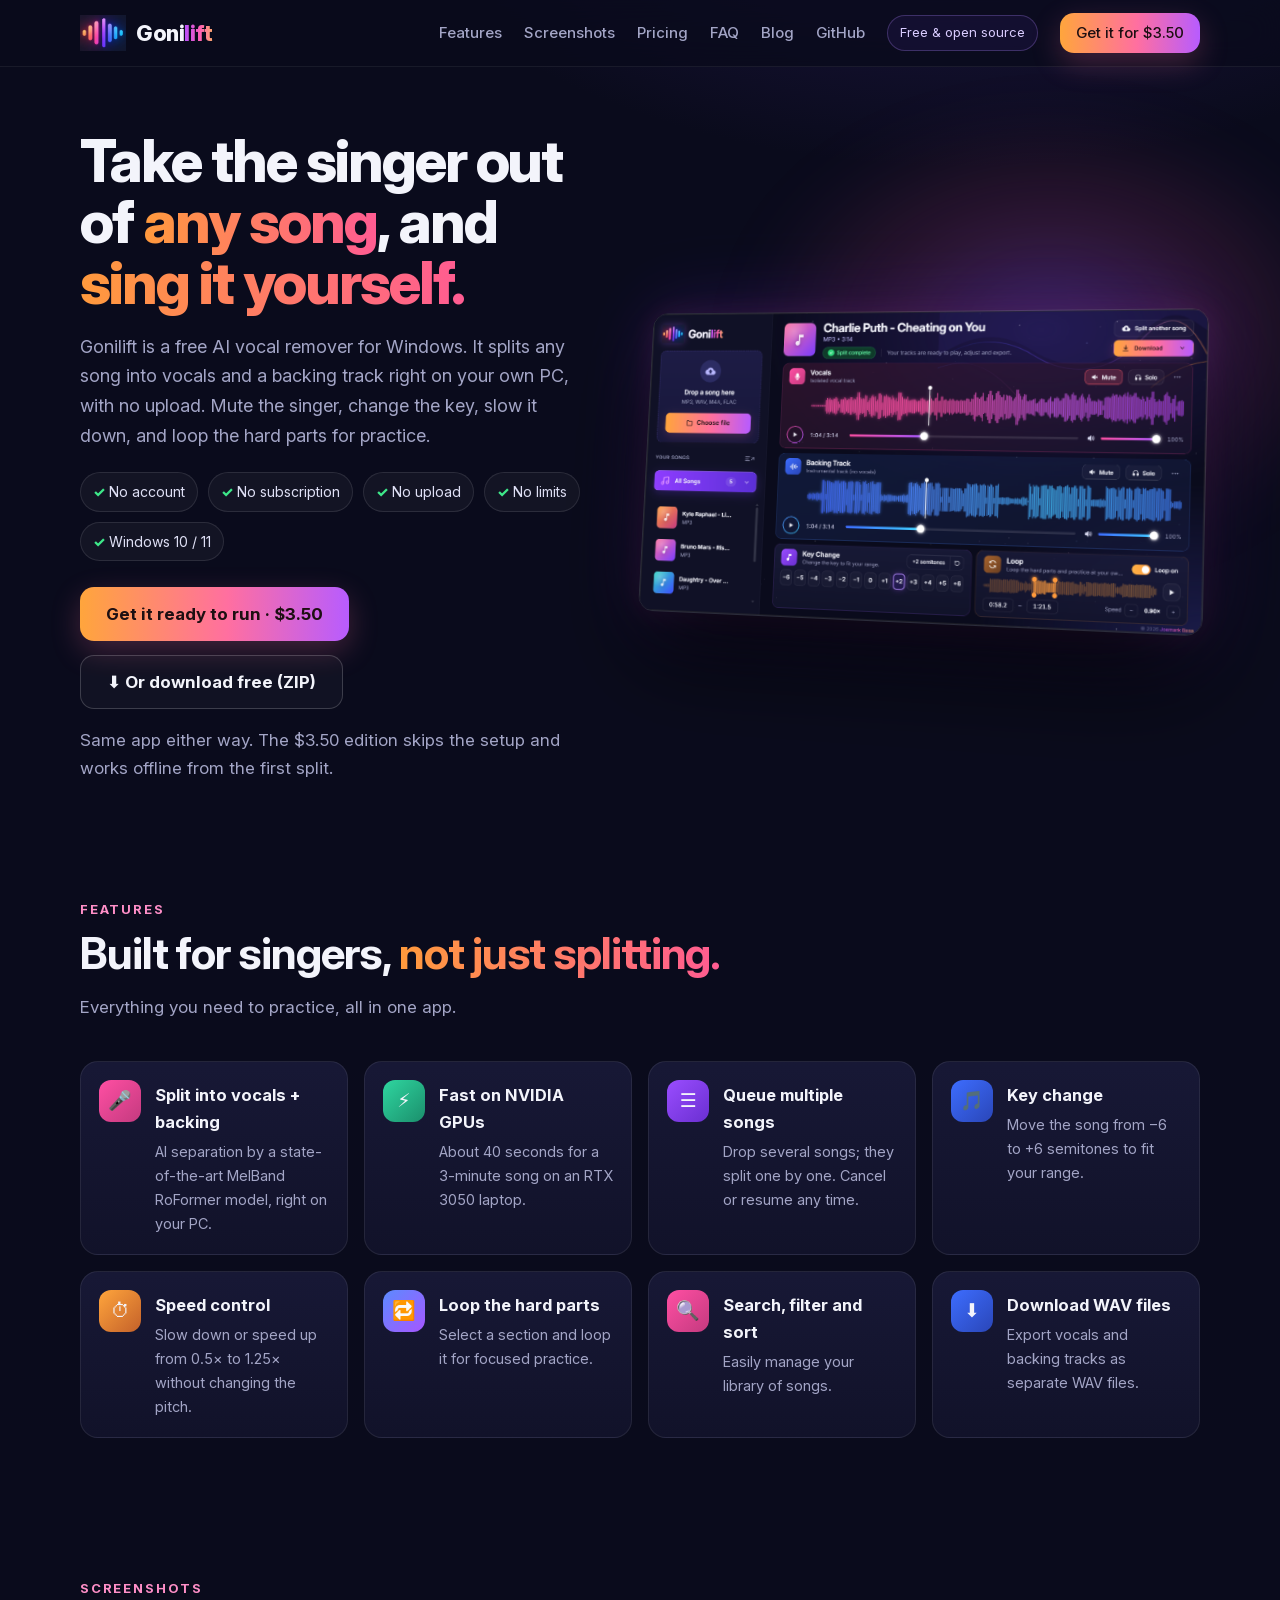
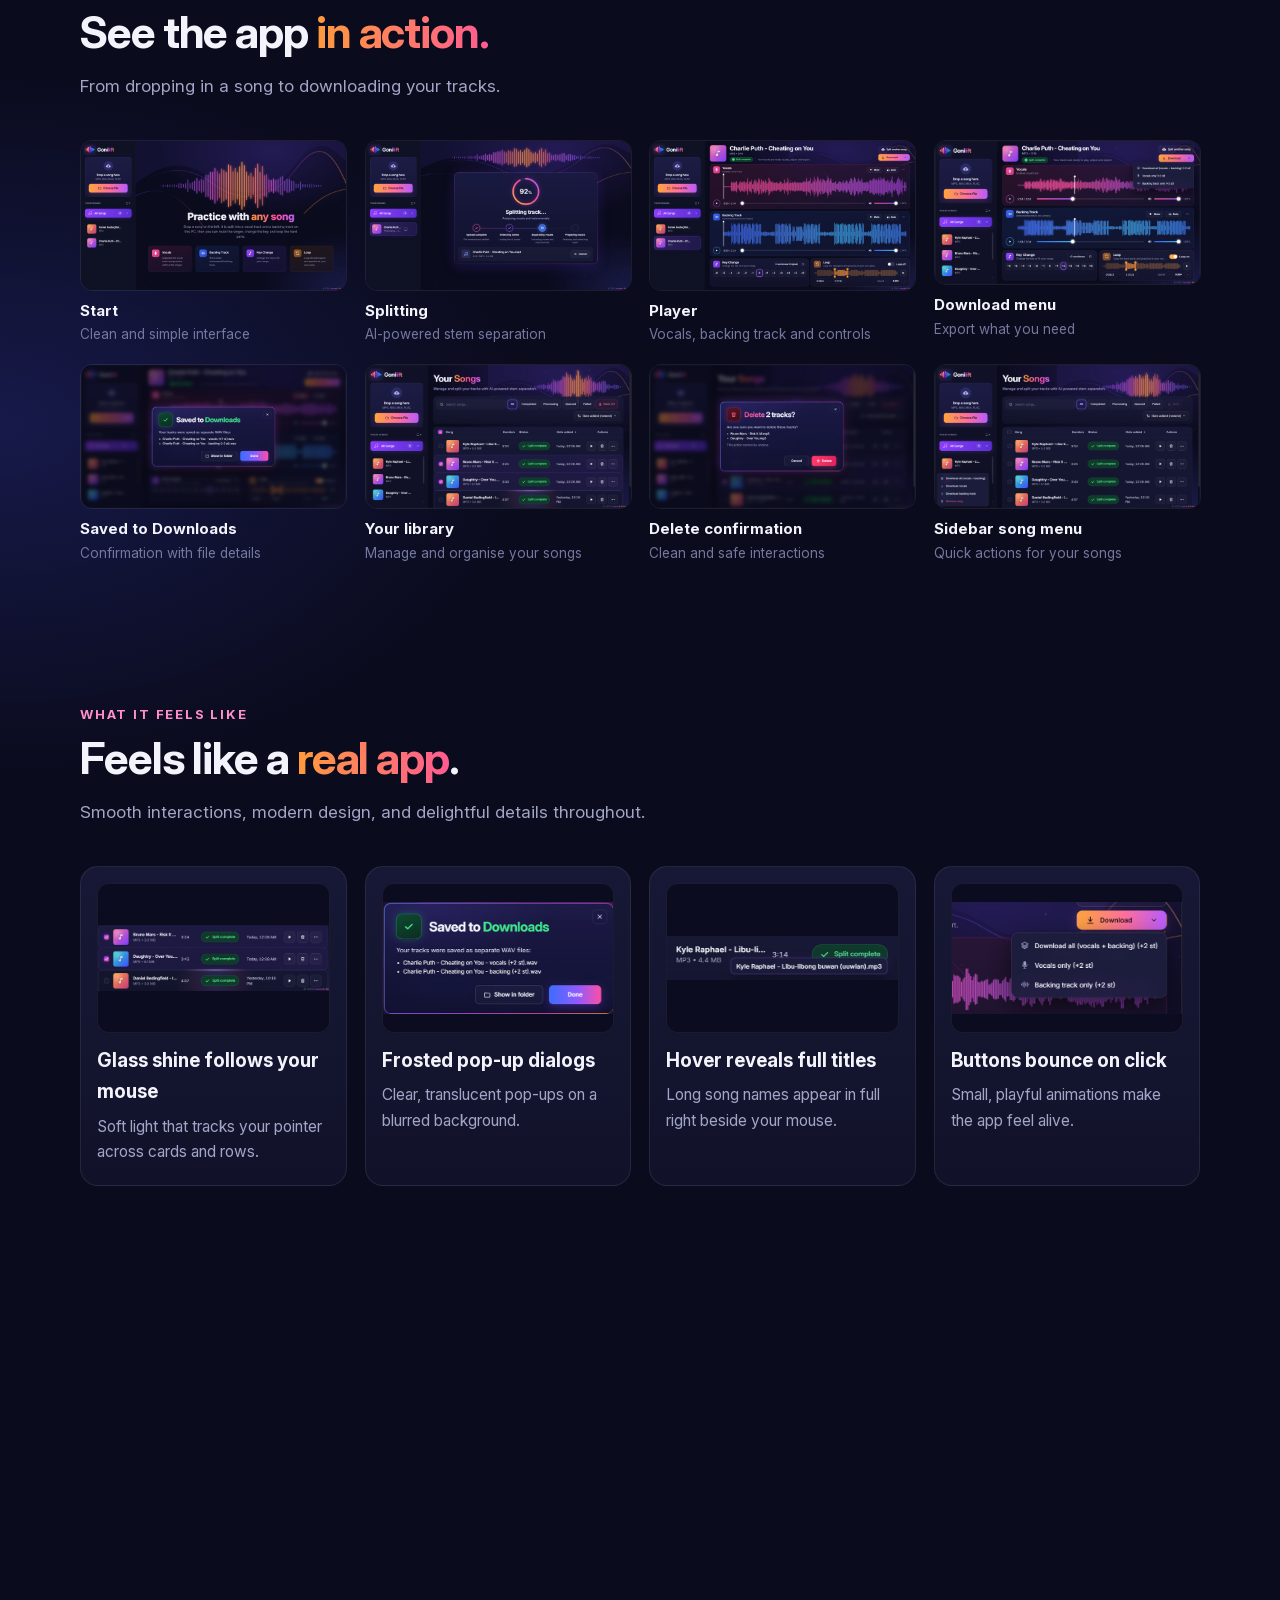
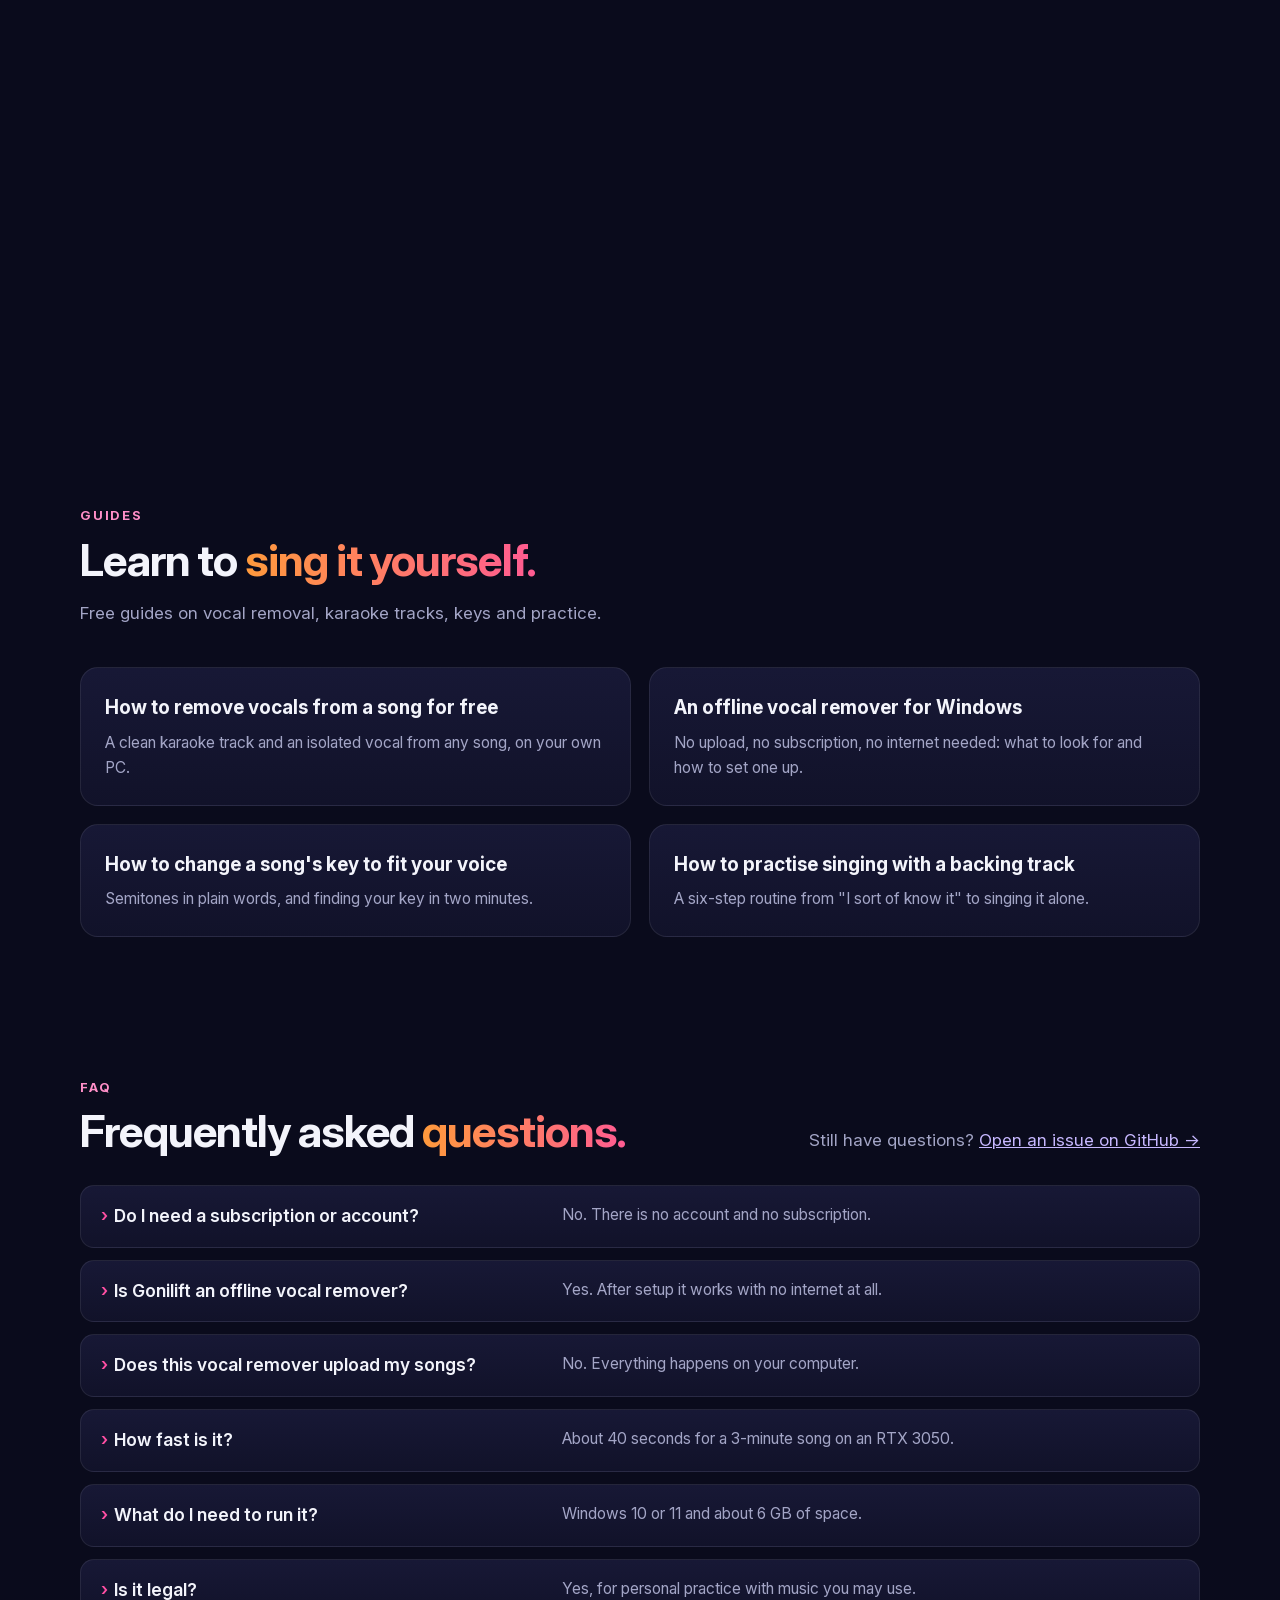
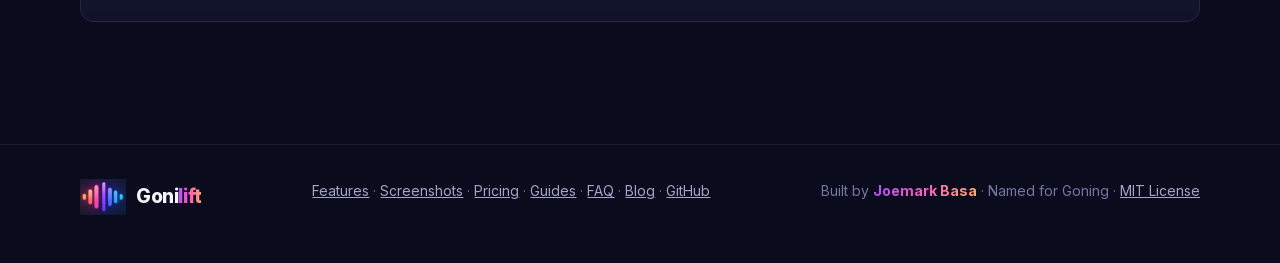
==== commit 1be7a459: "Site SEO pass: guides on home, vocal-remover wording, honest speed text, article bylines and structu" ====
--- a/docs/index.html
+++ b/docs/index.html
@@ -24,10 +24,12 @@
   "operatingSystem": "Windows 10, Windows 11",
   "description": "Free AI vocal remover for Windows that splits any song into vocals and a backing track for singing practice, with key change, slow-down and loop. Works offline.",
   "url": "https://markbasa96.github.io/gonilift/",
-  "downloadUrl": "https://github.com/MarkBasa96/gonilift/archive/refs/heads/main.zip",
+  "downloadUrl": "https://github.com/MarkBasa96/gonilift/releases/tag/v1.0.0",
+  "softwareVersion": "1.0.0",
   "screenshot": "https://markbasa96.github.io/gonilift/screenshots/player-practice.png",
   "license": "https://opensource.org/licenses/MIT",
-  "author": { "@type": "Person", "name": "Joemark Basa" },
+  "sameAs": ["https://github.com/MarkBasa96/gonilift", "https://markbasa.itch.io/gonilift"],
+  "author": { "@type": "Person", "name": "Joemark Basa", "url": "https://github.com/MarkBasa96" },
   "offers": [
     { "@type": "Offer", "name": "Open Source Edition", "price": "0", "priceCurrency": "USD" },
     { "@type": "Offer", "name": "Easy Edition", "price": "3.50", "priceCurrency": "USD", "url": "https://markbasa.itch.io/gonilift" }
@@ -46,7 +48,7 @@
 <header class="hero2"><div class="wrap hero2-grid">
   <div>
     <h1>Take the singer out of <span class="grad">any song</span>, and <span class="grad">sing it yourself.</span></h1>
-    <p class="lede2">Gonilift is a free Windows app that splits any song into vocals and a backing track with AI, right on your own PC. Mute the singer, change the key, slow it down, and loop the hard parts for practice.</p>
+    <p class="lede2">Gonilift is a free AI vocal remover for Windows. It splits any song into vocals and a backing track right on your own PC, with no upload. Mute the singer, change the key, slow it down, and loop the hard parts for practice.</p>
     <div class="chips">
       <span>✓ No account</span><span>✓ No subscription</span><span>✓ No upload</span><span>✓ No limits</span><span>✓ Windows 10 / 11</span>
     </div>
@@ -58,18 +60,6 @@
   </div>
   <div class="tilt"><img src="screenshots/player-practice.png" alt="Gonilift player with the vocals muted for karaoke, the key moved up two semitones, speed at 0.9x and a loop around the chorus" width="1424" height="771"></div>
 </div></header>
-
-<section><div class="wrap">
-  <p class="eyebrow">What it feels like</p>
-  <h2 class="left">Feels like a <span class="grad">real app</span>.</h2>
-  <p class="sub left">Smooth interactions, modern design, and delightful details throughout.</p>
-  <div class="feel">
-    <div class="card"><div class="feel-img"><img src="assets/feel-shine.png?v=2" alt="A glass light on a song row" loading="lazy"></div><h3>Glass shine follows your mouse</h3><p>Soft light that tracks your pointer across cards and rows.</p></div>
-    <div class="card"><div class="feel-img"><img src="assets/feel-popup.png?v=2" alt="Frosted Saved to Downloads pop-up" loading="lazy"></div><h3>Frosted pop-up dialogs</h3><p>Clear, translucent pop-ups on a blurred background.</p></div>
-    <div class="card"><div class="feel-img"><img src="assets/feel-title.png?v=2" alt="A note showing a full song title" loading="lazy"></div><h3>Hover reveals full titles</h3><p>Long song names appear in full right beside your mouse.</p></div>
-    <div class="card"><div class="feel-img"><img src="assets/feel-download.png?v=2" alt="Download button and menu" loading="lazy"></div><h3>Buttons bounce on click</h3><p>Small, playful animations make the app feel alive.</p></div>
-  </div>
-</div></section>
 
 <section id="features"><div class="wrap">
   <p class="eyebrow">Features</p>
@@ -103,6 +93,18 @@
   </div>
 </div></section>
 
+<section><div class="wrap">
+  <p class="eyebrow">What it feels like</p>
+  <h2 class="left">Feels like a <span class="grad">real app</span>.</h2>
+  <p class="sub left">Smooth interactions, modern design, and delightful details throughout.</p>
+  <div class="feel">
+    <div class="card"><div class="feel-img"><img src="assets/feel-shine.png?v=2" alt="A glass light on a song row" loading="lazy"></div><h3>Glass shine follows your mouse</h3><p>Soft light that tracks your pointer across cards and rows.</p></div>
+    <div class="card"><div class="feel-img"><img src="assets/feel-popup.png?v=2" alt="Frosted Saved to Downloads pop-up" loading="lazy"></div><h3>Frosted pop-up dialogs</h3><p>Clear, translucent pop-ups on a blurred background.</p></div>
+    <div class="card"><div class="feel-img"><img src="assets/feel-title.png?v=2" alt="A note showing a full song title" loading="lazy"></div><h3>Hover reveals full titles</h3><p>Long song names appear in full right beside your mouse.</p></div>
+    <div class="card"><div class="feel-img"><img src="assets/feel-download.png?v=2" alt="Download button and menu" loading="lazy"></div><h3>Buttons bounce on click</h3><p>Small, playful animations make the app feel alive.</p></div>
+  </div>
+</div></section>
+
 <section id="pricing"><div class="wrap">
   <p class="eyebrow">Pricing</p>
   <h2 class="left">Simple <span class="grad">pricing.</span></h2>
@@ -119,20 +121,32 @@
   </div>
 </div></section>
 
+<section id="guides"><div class="wrap">
+  <p class="eyebrow">Guides</p>
+  <h2 class="left">Learn to <span class="grad">sing it yourself.</span></h2>
+  <p class="sub left">Free guides on vocal removal, karaoke tracks, keys and practice.</p>
+  <div class="posts two">
+    <a href="blog/remove-vocals-from-a-song-free.html"><div class="card"><h3>How to remove vocals from a song for free</h3><p>A clean karaoke track and an isolated vocal from any song, on your own PC.</p></div></a>
+    <a href="blog/offline-vocal-remover-windows.html"><div class="card"><h3>An offline vocal remover for Windows</h3><p>No upload, no subscription, no internet needed: what to look for and how to set one up.</p></div></a>
+    <a href="blog/change-song-key-to-fit-your-voice.html"><div class="card"><h3>How to change a song's key to fit your voice</h3><p>Semitones in plain words, and finding your key in two minutes.</p></div></a>
+    <a href="blog/practice-singing-with-a-backing-track.html"><div class="card"><h3>How to practise singing with a backing track</h3><p>A six-step routine from "I sort of know it" to singing it alone.</p></div></a>
+  </div>
+</div></section>
+
 <section id="faq"><div class="wrap">
   <div class="faq-head"><div><p class="eyebrow">FAQ</p><h2 class="left">Frequently asked <span class="grad">questions.</span></h2></div>
     <p class="muted">Still have questions? <a href="https://github.com/MarkBasa96/gonilift/issues">Open an issue on GitHub →</a></p></div>
-  <details class="row"><summary><span>Do I need a subscription or account?</span><em>No. Gonilift is completely free and open source.</em></summary><p>The AI is an open-source model that runs on your own computer, not an online service. There is nothing to pay, no sign-up and no API key.</p></details>
-  <details class="row"><summary><span>Does it work offline?</span><em>Yes, after setup and the first model download.</em></summary><p>You need internet once to install and once for the first split (the AI model, about 900 MB). After that it works with no internet at all; we tested it with every outside connection blocked.</p></details>
-  <details class="row"><summary><span>Are my songs uploaded anywhere?</span><em>No. Everything happens on your computer.</em></summary><p>Gonilift only listens on your own PC and sends nothing anywhere. Your files never leave your computer.</p></details>
-  <details class="row"><summary><span>How fast is it?</span><em>About 40 seconds for a 3-minute song on an RTX 3050.</em></summary><p>With an NVIDIA graphics card it is fast. Without one it runs on the processor and takes several minutes per song.</p></details>
+  <details class="row"><summary><span>Do I need a subscription or account?</span><em>No. There is no account and no subscription.</em></summary><p>The AI is an open-source model that runs on your own computer, not an online service. The open-source edition is free; the ready-to-run Easy Edition is a one-time $3.50. No sign-up and no API key either way.</p></details>
+  <details class="row"><summary><span>Is Gonilift an offline vocal remover?</span><em>Yes. After setup it works with no internet at all.</em></summary><p>The free edition needs internet once to install and once for the first split (the AI model, about 900 MB); the Easy Edition already has everything inside. After that it works fully offline; we tested it with every outside connection blocked.</p></details>
+  <details class="row"><summary><span>Does this vocal remover upload my songs?</span><em>No. Everything happens on your computer.</em></summary><p>Unlike online vocal removers, Gonilift runs the AI on your own PC and sends nothing anywhere. Your files never leave your computer.</p></details>
+  <details class="row"><summary><span>How fast is it?</span><em>About 40 seconds for a 3-minute song on an RTX 3050.</em></summary><p>With an NVIDIA graphics card it is fast. Without one it runs on the processor, which is slower; we haven't timed that yet.</p></details>
   <details class="row"><summary><span>What do I need to run it?</span><em>Windows 10 or 11 and about 6 GB of space.</em></summary><p>An NVIDIA graphics card makes it much faster but isn't required. Closing the app stops everything; nothing runs in the background.</p></details>
   <details class="row"><summary><span>Is it legal?</span><em>Yes, for personal practice with music you may use.</em></summary><p>Splitting a song doesn't give you rights to it, so please don't publish tracks made from songs you don't own.</p></details>
 </div></section>
 
 <footer><div class="wrap">
   <a class="brand" href="./"><img src="assets/mark.png" alt=""><span>Goni<span class="lift">lift</span></span></a>
-  <span><a href="#features">Features</a> · <a href="#screens">Screenshots</a> · <a href="#pricing">Pricing</a> · <a href="#faq">FAQ</a> · <a href="blog/">Blog</a> · <a href="https://github.com/MarkBasa96/gonilift">GitHub</a></span>
+  <span><a href="#features">Features</a> · <a href="#screens">Screenshots</a> · <a href="#pricing">Pricing</a> · <a href="#guides">Guides</a> · <a href="#faq">FAQ</a> · <a href="blog/">Blog</a> · <a href="https://github.com/MarkBasa96/gonilift">GitHub</a></span>
   <span>Built by <b>Joemark Basa</b> · Named for Goning · <a href="https://github.com/MarkBasa96/gonilift/blob/main/LICENSE">MIT License</a></span>
 </div></footer>
 </body>
--- a/docs/assets/site.css
+++ b/docs/assets/site.css
@@ -94,6 +94,12 @@
 .posts a { text-decoration: none; color: inherit; }
 .posts .card:hover { border-color: #8f7bff55; }
 .posts h3 { margin: 0 0 6px; color: var(--text); }
+.posts.two { grid-template-columns: repeat(auto-fit, minmax(min(440px, 100%), 1fr)); margin-top: 28px; }
+.meta a { color: var(--muted); }
+.related { margin-top: 48px; padding-top: 8px; border-top: 1px solid #ffffff14; }
+.related h2 { font-size: 22px; margin-top: 24px; }
+.related ul { padding-left: 20px; }
+.related li { margin: 8px 0; }
 footer { border-top: 1px solid #ffffff10; padding: 34px 0 48px; color: var(--dim); font-size: 14px; margin-top: 40px; }
 footer .wrap { display: flex; gap: 18px; flex-wrap: wrap; justify-content: space-between; }
 footer a { color: var(--muted); }
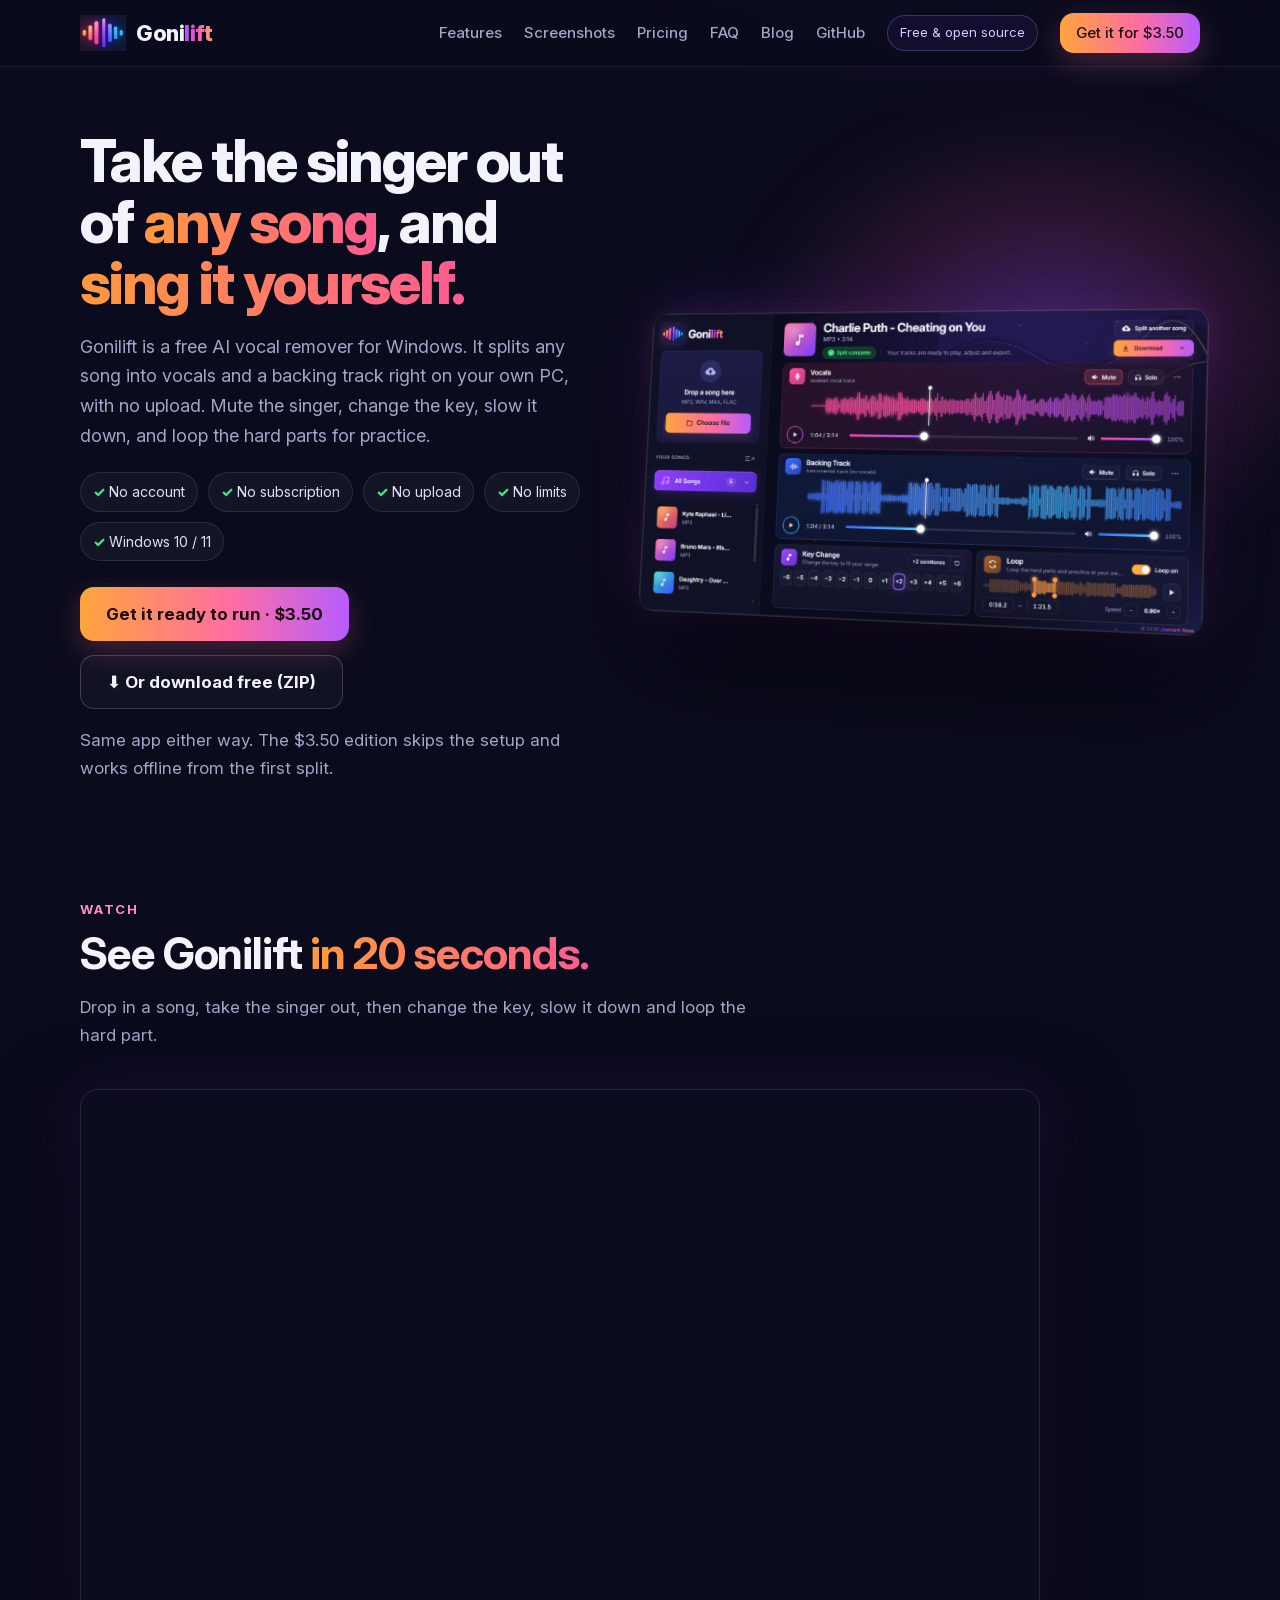
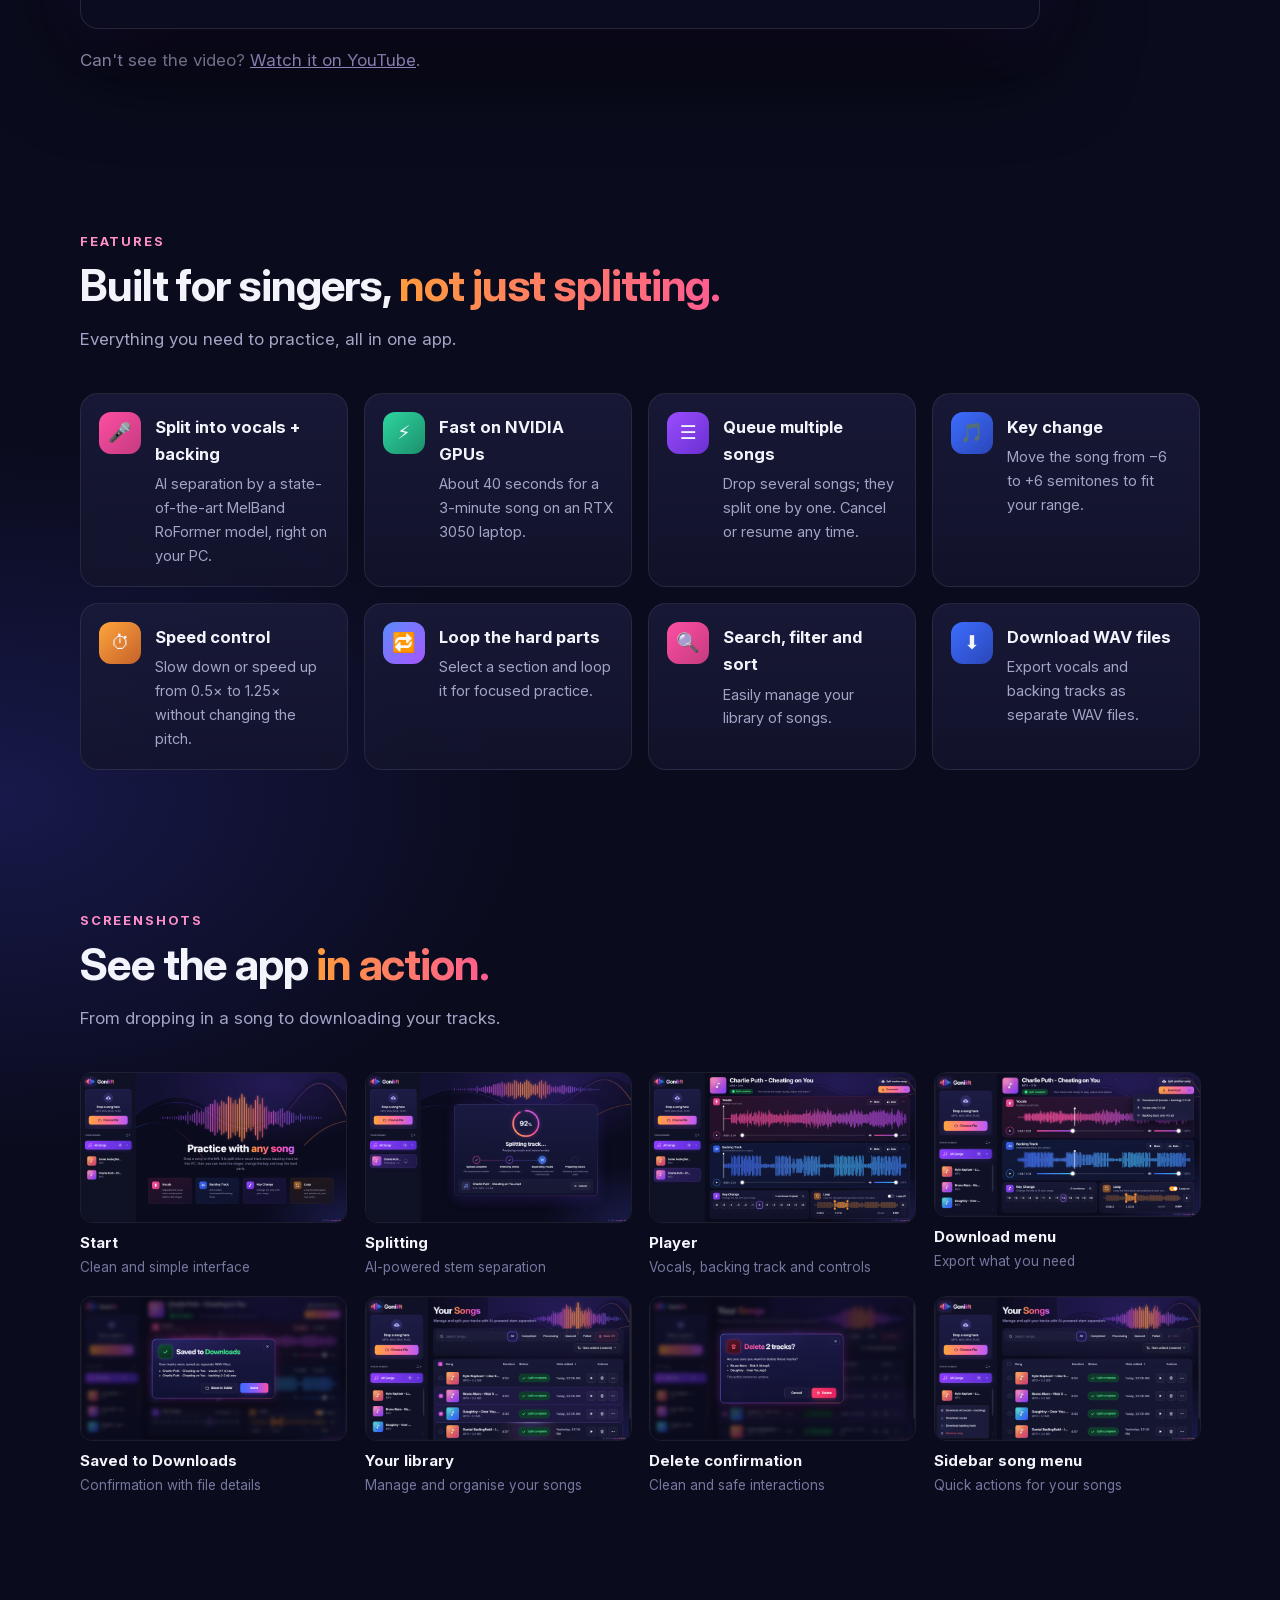
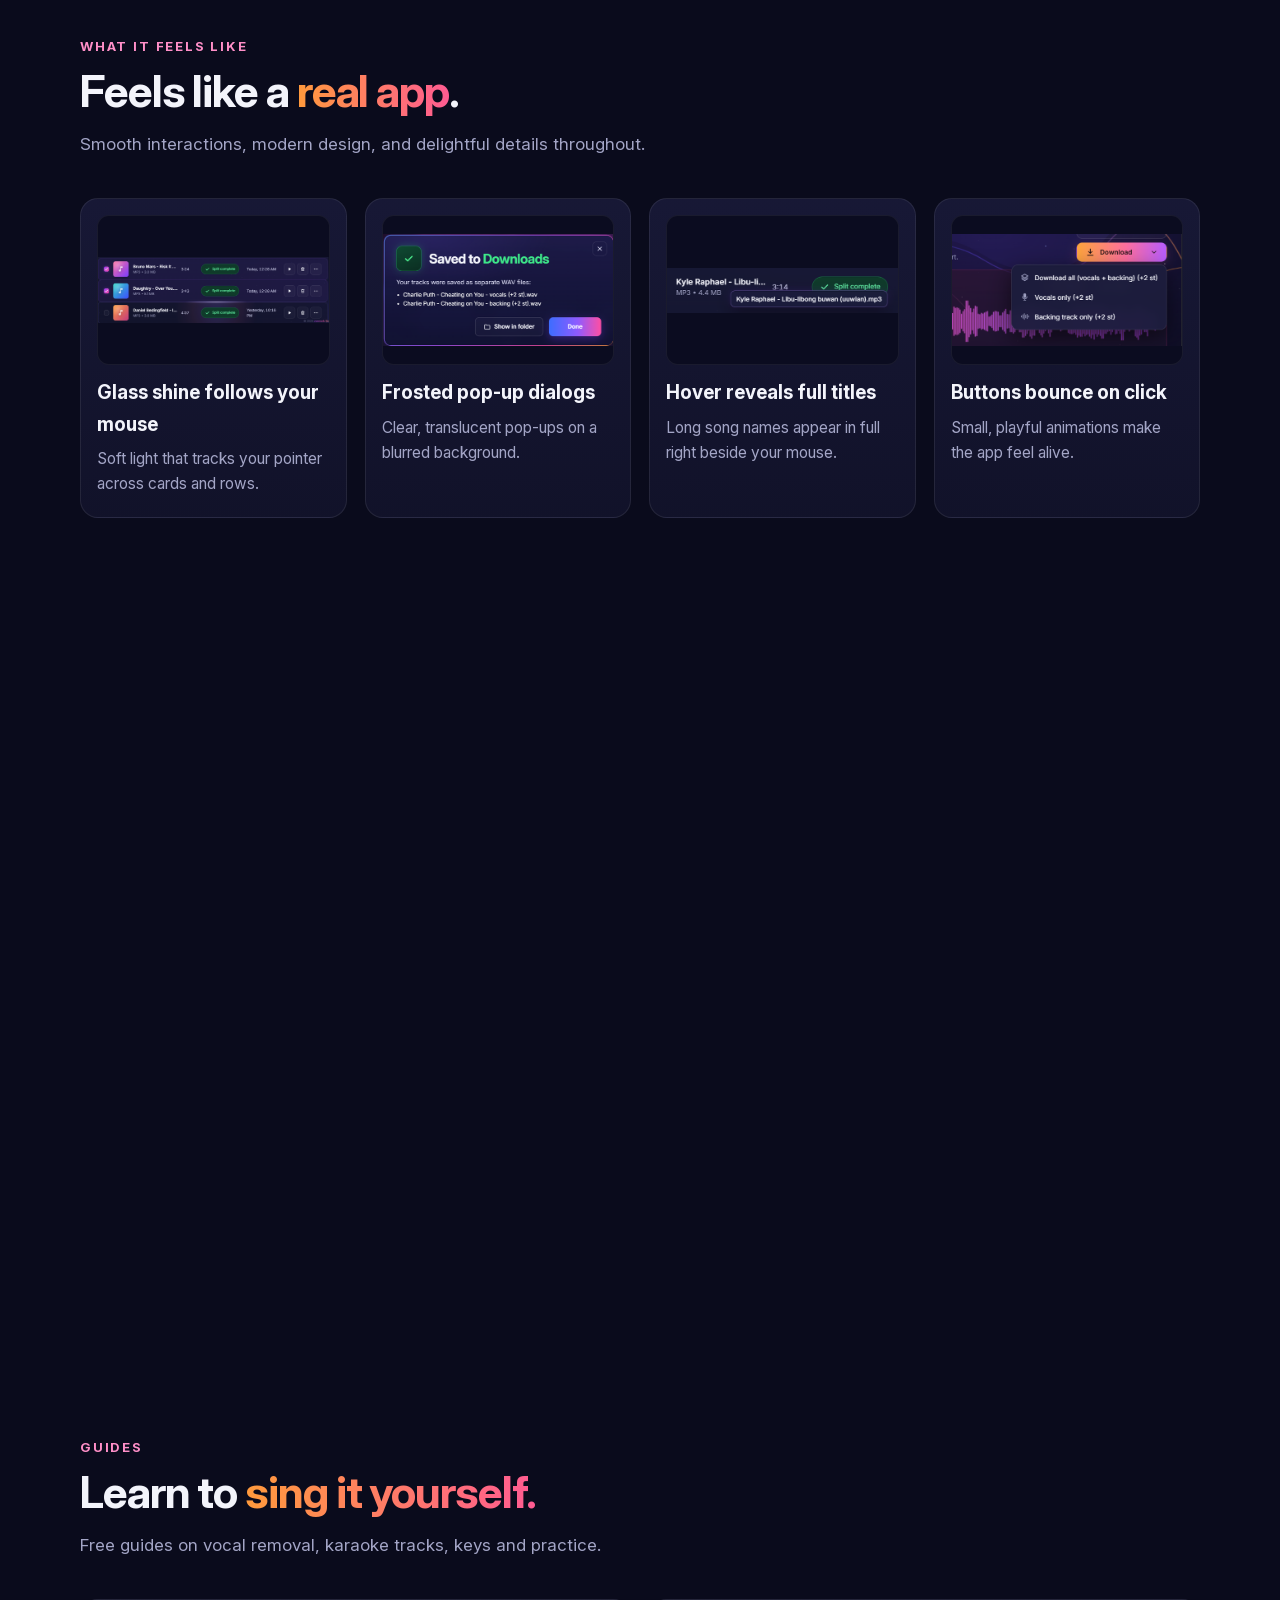
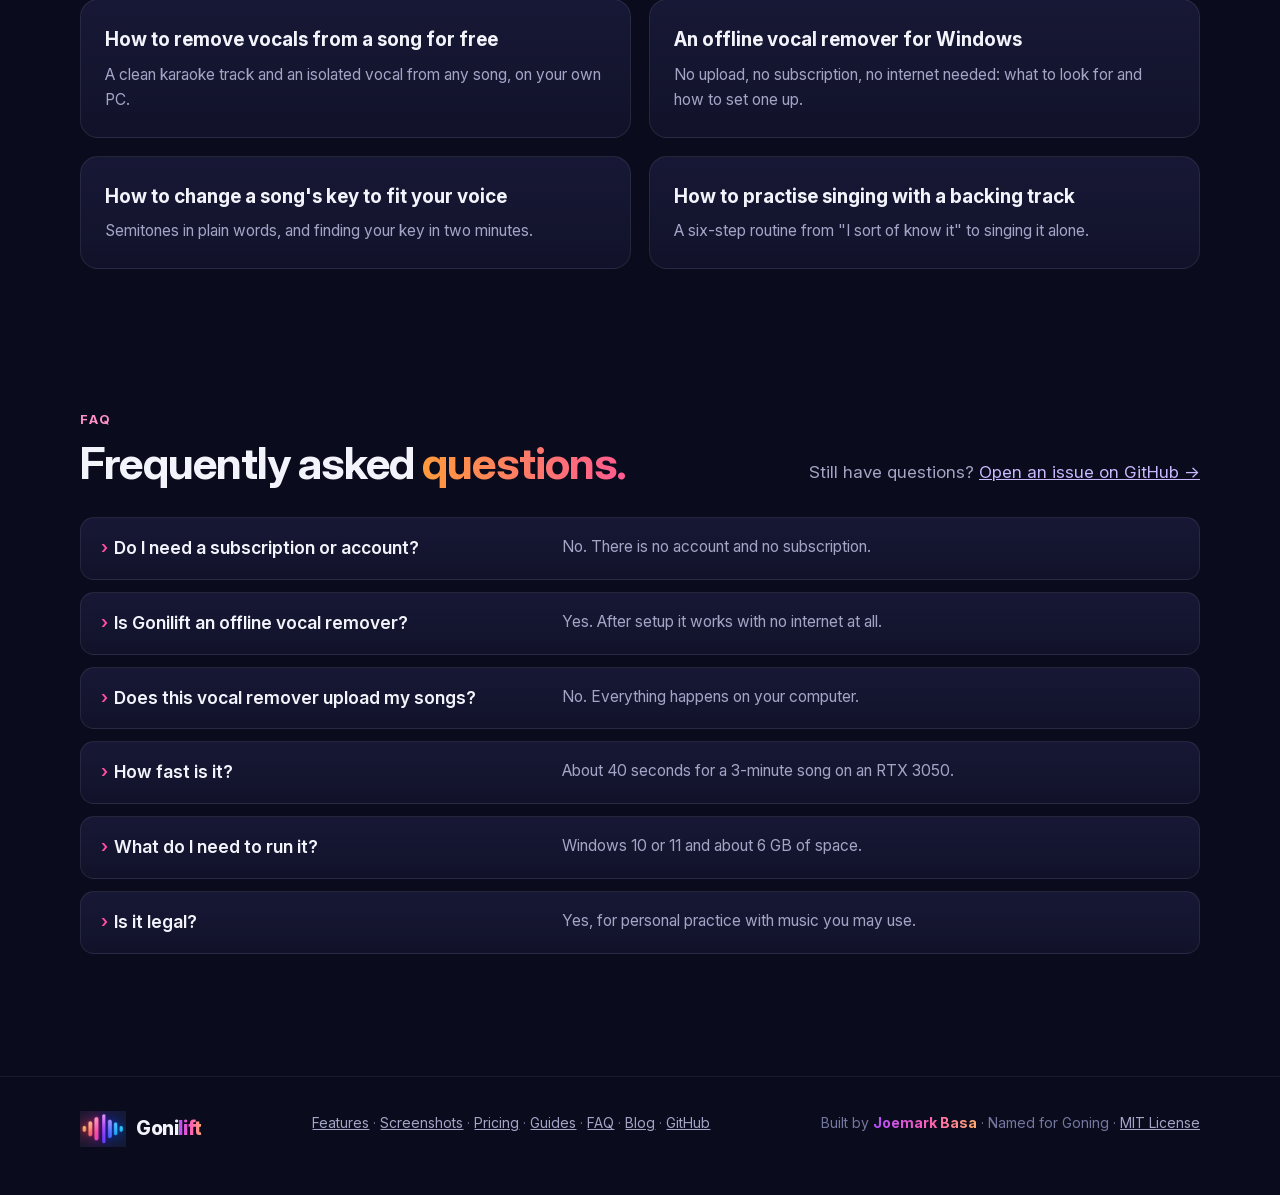
==== commit 4bf86297: "Add the 20-second promo video to the website and README Home page: a Watch section under the hero wi" ====
--- a/docs/index.html
+++ b/docs/index.html
@@ -36,6 +36,20 @@
   ]
 }
 </script>
+<script type="application/ld+json">
+{
+  "@context": "https://schema.org",
+  "@type": "VideoObject",
+  "name": "Remove Vocals From Any Song Offline on Windows (Free) | Gonilift",
+  "description": "A 20-second demo of Gonilift, a free, offline AI vocal remover for Windows: split any song into vocals and a backing track on your own PC, then mute the singer, change the key, slow it down and loop the hard parts.",
+  "thumbnailUrl": "https://i.ytimg.com/vi/yiEZUn9zNlg/maxresdefault.jpg",
+  "uploadDate": "2026-10-30T23:40:00+08:00",
+  "duration": "PT20S",
+  "embedUrl": "https://www.youtube-nocookie.com/embed/yiEZUn9zNlg",
+  "url": "https://www.youtube.com/watch?v=yiEZUn9zNlg",
+  "author": { "@type": "Person", "name": "Joemark Basa", "url": "https://github.com/MarkBasa96" }
+}
+</script>
 </head>
 <body>
 <nav><div class="wrap">
@@ -60,6 +74,16 @@
   </div>
   <div class="tilt"><img src="screenshots/player-practice.png" alt="Gonilift player with the vocals muted for karaoke, the key moved up two semitones, speed at 0.9x and a loop around the chorus" width="1424" height="771"></div>
 </div></header>
+
+<section id="video"><div class="wrap">
+  <p class="eyebrow">Watch</p>
+  <h2 class="left">See Gonilift <span class="grad">in 20 seconds.</span></h2>
+  <p class="sub left">Drop in a song, take the singer out, then change the key, slow it down and loop the hard part.</p>
+  <div class="video-frame">
+    <iframe src="https://www.youtube-nocookie.com/embed/yiEZUn9zNlg?rel=0" title="Gonilift: remove vocals from any song offline on Windows (20-second demo)" loading="lazy" allow="accelerometer; autoplay; clipboard-write; encrypted-media; gyroscope; picture-in-picture; web-share" referrerpolicy="strict-origin-when-cross-origin" allowfullscreen></iframe>
+  </div>
+  <p class="muted">Can't see the video? <a href="https://youtu.be/yiEZUn9zNlg">Watch it on YouTube</a>.</p>
+</div></section>
 
 <section id="features"><div class="wrap">
   <p class="eyebrow">Features</p>
--- a/docs/assets/site.css
+++ b/docs/assets/site.css
@@ -280,3 +280,7 @@
   html { scroll-behavior: auto; }
   *, *::before, *::after { animation: none !important; transition-duration: .01ms !important; }
 }
+
+/* Promo video (home page) */
+.video-frame { position: relative; aspect-ratio: 16 / 9; max-width: 960px; border-radius: 18px; overflow: hidden; border: 1px solid #ffffff1a; background: #0b0c20; box-shadow: 0 30px 90px #000a, 0 0 60px #7b3dff2e; }
+.video-frame iframe { position: absolute; inset: 0; width: 100%; height: 100%; border: 0; }
